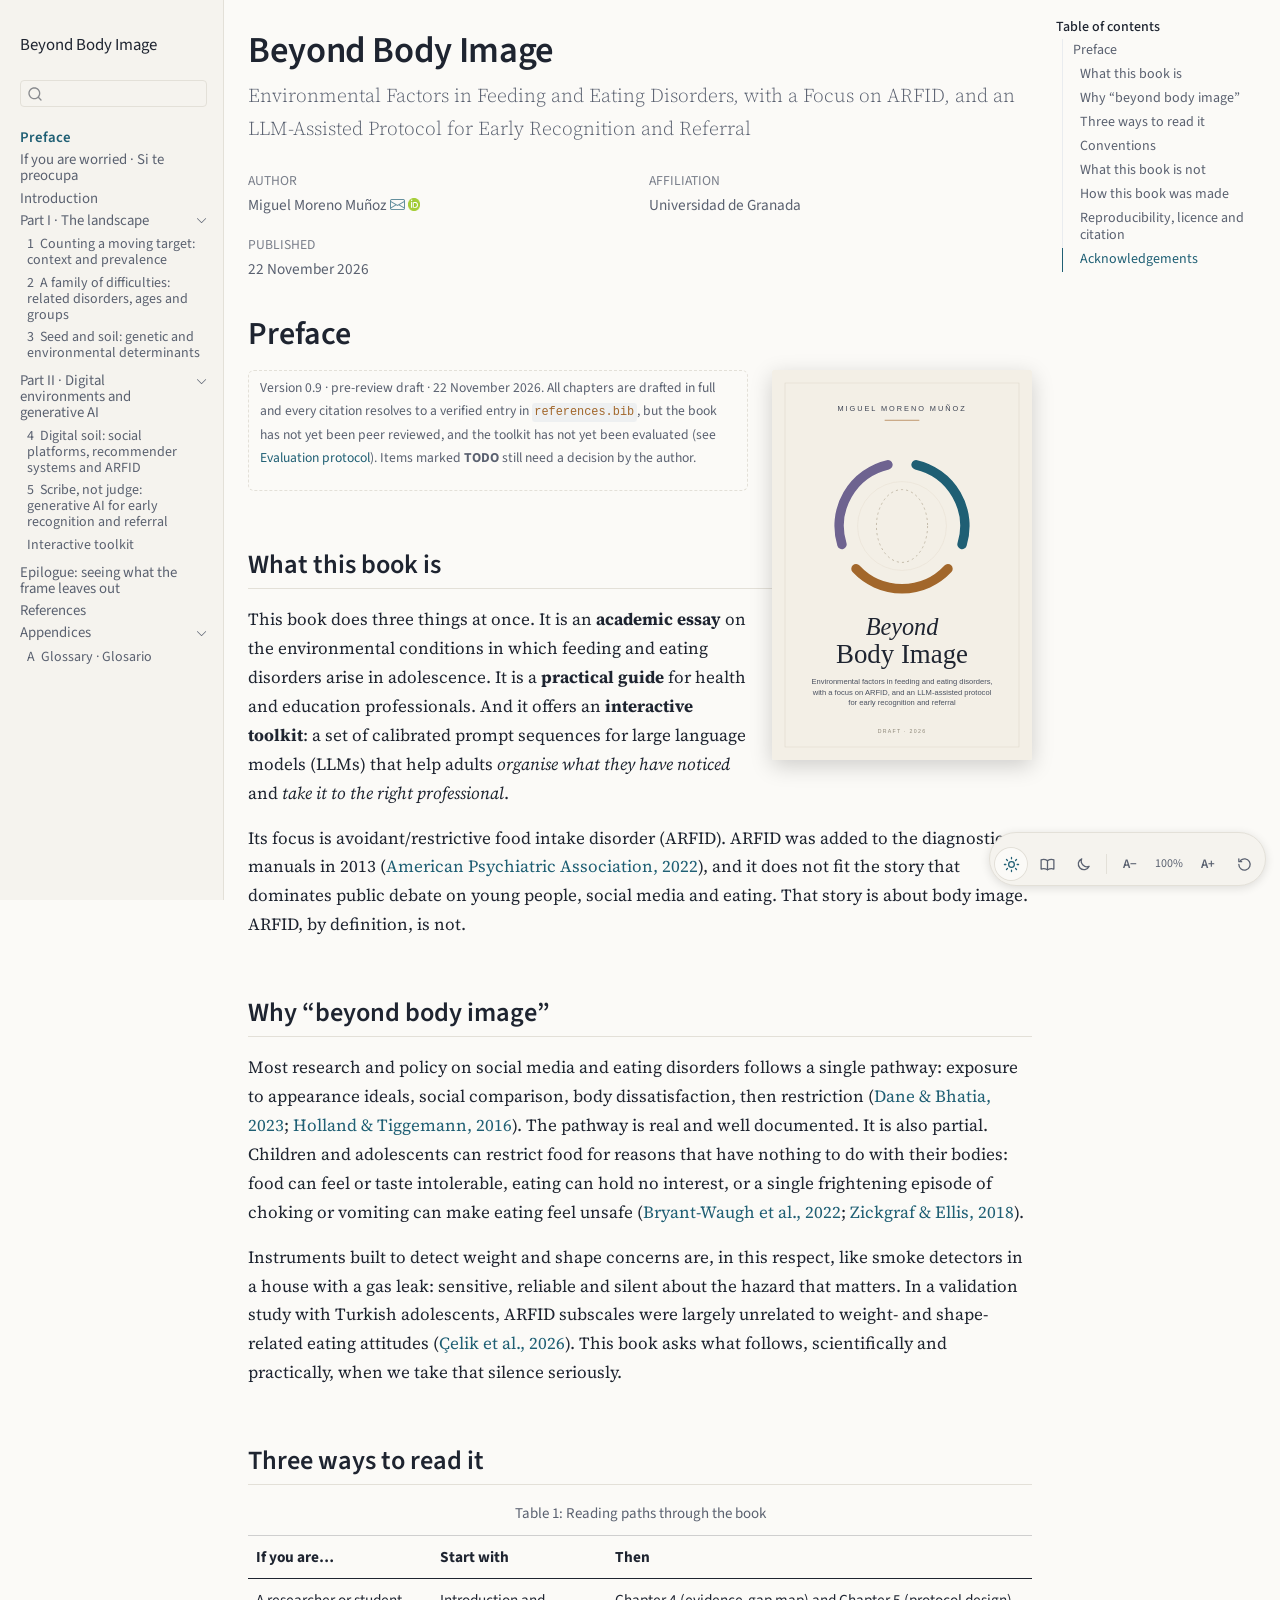
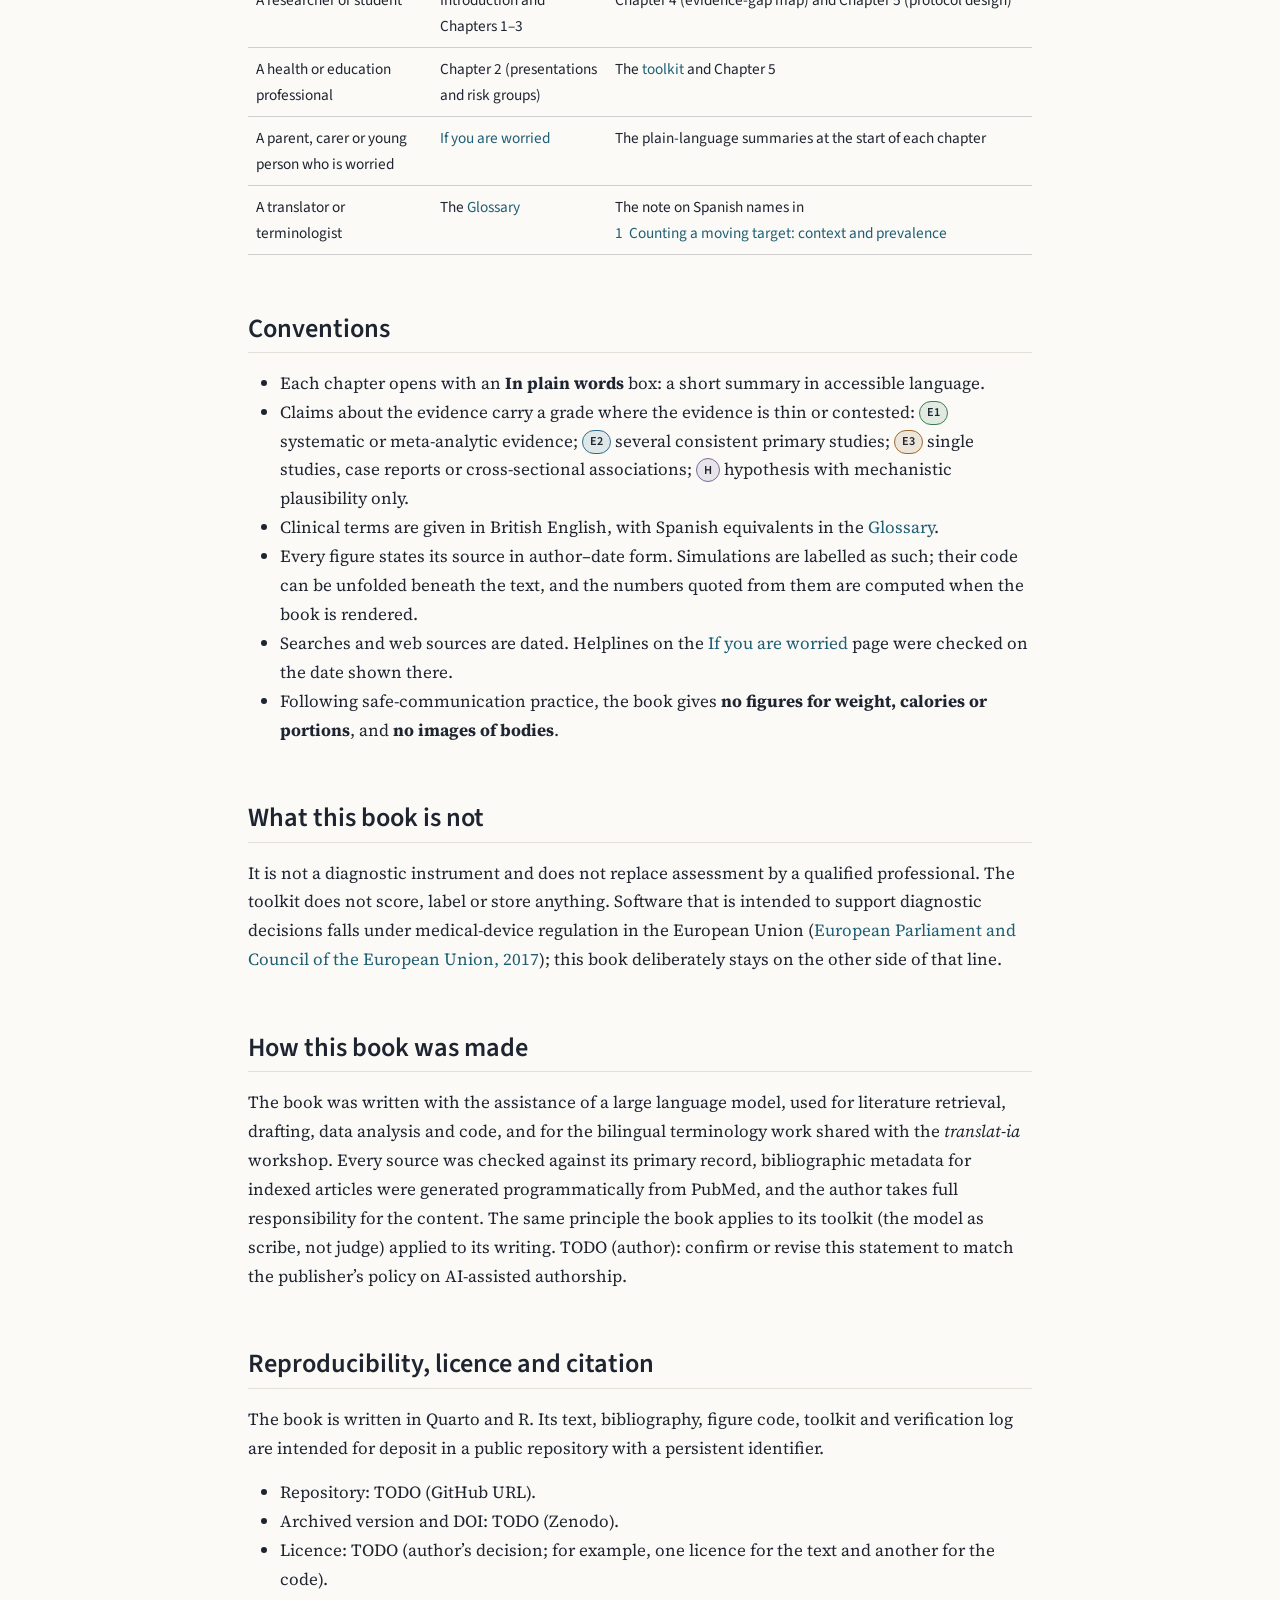
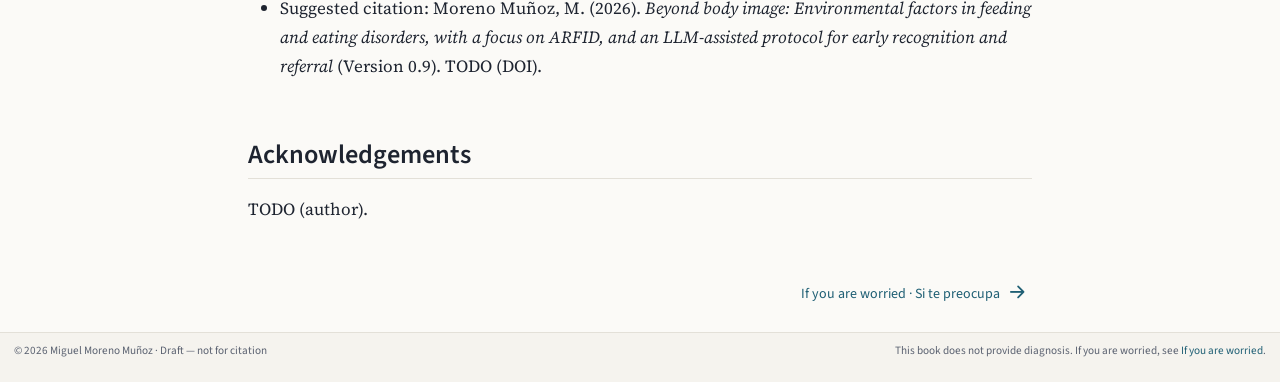
==== index.html @ 50ce5e02 "Add files via upload" ====
<!DOCTYPE html>
<html xmlns="http://www.w3.org/1999/xhtml" lang="en-GB" xml:lang="en-GB"><head>

<meta charset="utf-8">
<meta name="generator" content="quarto-1.8.27">

<meta name="viewport" content="width=device-width, initial-scale=1.0, user-scalable=yes">

<meta name="author" content="Miguel Moreno Muñoz">
<meta name="dcterms.date" content="2026-11-22">

<title>Beyond Body Image</title>
<style>
code{white-space: pre-wrap;}
span.smallcaps{font-variant: small-caps;}
div.columns{display: flex; gap: min(4vw, 1.5em);}
div.column{flex: auto; overflow-x: auto;}
div.hanging-indent{margin-left: 1.5em; text-indent: -1.5em;}
ul.task-list{list-style: none;}
ul.task-list li input[type="checkbox"] {
  width: 0.8em;
  margin: 0 0.8em 0.2em -1em; /* quarto-specific, see https://github.com/quarto-dev/quarto-cli/issues/4556 */ 
  vertical-align: middle;
}
/* CSS for citations */
div.csl-bib-body { }
div.csl-entry {
  clear: both;
  margin-bottom: 0em;
}
.hanging-indent div.csl-entry {
  margin-left:2em;
  text-indent:-2em;
}
div.csl-left-margin {
  min-width:2em;
  float:left;
}
div.csl-right-inline {
  margin-left:2em;
  padding-left:1em;
}
div.csl-indent {
  margin-left: 2em;
}</style>


<script src="site_libs/quarto-nav/quarto-nav.js"></script>
<script src="site_libs/quarto-nav/headroom.min.js"></script>
<script src="site_libs/clipboard/clipboard.min.js"></script>
<script src="site_libs/quarto-search/autocomplete.umd.js"></script>
<script src="site_libs/quarto-search/fuse.min.js"></script>
<script src="site_libs/quarto-search/quarto-search.js"></script>
<meta name="quarto:offset" content="./">
<link href="./worried.html" rel="next">
<link href="./assets/icons/favicon.svg" rel="icon" type="image/svg+xml">
<script src="site_libs/quarto-html/quarto.js" type="module"></script>
<script src="site_libs/quarto-html/tabsets/tabsets.js" type="module"></script>
<script src="site_libs/quarto-html/axe/axe-check.js" type="module"></script>
<script src="site_libs/quarto-html/popper.min.js"></script>
<script src="site_libs/quarto-html/tippy.umd.min.js"></script>
<script src="site_libs/quarto-html/anchor.min.js"></script>
<link href="site_libs/quarto-html/tippy.css" rel="stylesheet">
<link href="site_libs/quarto-html/quarto-syntax-highlighting-ed96de9b727972fe78a7b5d16c58bf87.css" rel="stylesheet" id="quarto-text-highlighting-styles">
<script src="site_libs/bootstrap/bootstrap.min.js"></script>
<link href="site_libs/bootstrap/bootstrap-icons.css" rel="stylesheet">
<link href="site_libs/bootstrap/bootstrap-87594f40d5751d395fd74f8deb6194b2.min.css" rel="stylesheet" append-hash="true" id="quarto-bootstrap" data-mode="light">
<script id="quarto-search-options" type="application/json">{
  "location": "sidebar",
  "copy-button": false,
  "collapse-after": 3,
  "panel-placement": "start",
  "type": "textbox",
  "limit": 50,
  "keyboard-shortcut": [
    "f",
    "/",
    "s"
  ],
  "show-item-context": false,
  "language": {
    "search-no-results-text": "No results",
    "search-matching-documents-text": "matching documents",
    "search-copy-link-title": "Copy link to search",
    "search-hide-matches-text": "Hide additional matches",
    "search-more-match-text": "more match in this document",
    "search-more-matches-text": "more matches in this document",
    "search-clear-button-title": "Clear",
    "search-text-placeholder": "",
    "search-detached-cancel-button-title": "Cancel",
    "search-submit-button-title": "Submit",
    "search-label": "Search"
  }
}</script>
<style>html{ scroll-behavior: smooth; }</style>
<link rel="preconnect" href="https://fonts.googleapis.com">
<link rel="preconnect" href="https://fonts.gstatic.com" crossorigin="">
<link rel="stylesheet" href="https://fonts.googleapis.com/css2?family=Source+Sans+3:wght@400;600;700&amp;family=Source+Serif+4:ital,opsz,wght@0,8..60,400;0,8..60,600;1,8..60,400&amp;display=swap">
<meta name="theme-color" content="#1F5F74">
<script>
/* PNG favicons, resolved against Quarto's page offset so they work in sub-folders and offline. */
document.addEventListener('DOMContentLoaded', function () {
  var m = document.querySelector('meta[name="quarto:offset"]');
  var off = m ? m.getAttribute('content') : './';
  [['icon', 'image/png', '32x32', 'favicon-32.png'],
   ['icon', 'image/png', '192x192', 'favicon-192.png'],
   ['apple-touch-icon', 'image/png', '180x180', 'apple-touch-icon.png']].forEach(function (d) {
    var l = document.createElement('link');
    l.rel = d[0]; l.type = d[1]; l.setAttribute('sizes', d[2]); l.href = off + 'assets/icons/' + d[3];
    document.head.appendChild(l);
  });
});
</script>
<script>
/* Apply the stored reading preferences before first paint (avoids a flash of the light theme). */
(function () {
  var theme = null, scale = null;
  try { theme = localStorage.getItem('rd-theme'); scale = localStorage.getItem('rd-scale'); } catch (e) {}
  if (!theme && window.matchMedia && window.matchMedia('(prefers-color-scheme: dark)').matches) theme = 'dark';
  var root = document.documentElement;
  root.setAttribute('data-reading', theme === 'dark' || theme === 'sepia' ? theme : 'light');
  var s = parseFloat(scale);
  if (s >= 0.85 && s <= 1.45) root.style.setProperty('--rd-scale', String(s));
})();
</script>


</head>

<body class="nav-sidebar docked quarto-light">

<div id="quarto-search-results"></div>
  <header id="quarto-header" class="headroom fixed-top">
  <nav class="quarto-secondary-nav">
    <div class="container-fluid d-flex">
      <button type="button" class="quarto-btn-toggle btn" data-bs-toggle="collapse" role="button" data-bs-target=".quarto-sidebar-collapse-item" aria-controls="quarto-sidebar" aria-expanded="false" aria-label="Toggle sidebar navigation" onclick="if (window.quartoToggleHeadroom) { window.quartoToggleHeadroom(); }">
        <i class="bi bi-layout-text-sidebar-reverse"></i>
      </button>
        <nav class="quarto-page-breadcrumbs" aria-label="breadcrumb"><ol class="breadcrumb"><li class="breadcrumb-item"><a href="./index.html">Preface</a></li></ol></nav>
        <a class="flex-grow-1" role="navigation" data-bs-toggle="collapse" data-bs-target=".quarto-sidebar-collapse-item" aria-controls="quarto-sidebar" aria-expanded="false" aria-label="Toggle sidebar navigation" onclick="if (window.quartoToggleHeadroom) { window.quartoToggleHeadroom(); }">      
        </a>
      <button type="button" class="btn quarto-search-button" aria-label="Search" onclick="window.quartoOpenSearch();">
        <i class="bi bi-search"></i>
      </button>
    </div>
  </nav>
</header>
<!-- content -->
<div id="quarto-content" class="quarto-container page-columns page-rows-contents page-layout-article">
<!-- sidebar -->
  <nav id="quarto-sidebar" class="sidebar collapse collapse-horizontal quarto-sidebar-collapse-item sidebar-navigation docked overflow-auto">
    <div class="pt-lg-2 mt-2 text-left sidebar-header">
    <div class="sidebar-title mb-0 py-0">
      <a href="./">Beyond Body Image</a> 
    </div>
      </div>
        <div class="mt-2 flex-shrink-0 align-items-center">
        <div class="sidebar-search">
        <div id="quarto-search" class="" title="Search"></div>
        </div>
        </div>
    <div class="sidebar-menu-container"> 
    <ul class="list-unstyled mt-1">
        <li class="sidebar-item">
  <div class="sidebar-item-container"> 
  <a href="./index.html" class="sidebar-item-text sidebar-link active">
 <span class="menu-text">Preface</span></a>
  </div>
</li>
        <li class="sidebar-item">
  <div class="sidebar-item-container"> 
  <a href="./worried.html" class="sidebar-item-text sidebar-link">
 <span class="menu-text">If you are worried · Si te preocupa</span></a>
  </div>
</li>
        <li class="sidebar-item">
  <div class="sidebar-item-container"> 
  <a href="./intro.html" class="sidebar-item-text sidebar-link">
 <span class="menu-text">Introduction</span></a>
  </div>
</li>
        <li class="sidebar-item sidebar-item-section">
      <div class="sidebar-item-container"> 
            <a class="sidebar-item-text sidebar-link text-start" data-bs-toggle="collapse" data-bs-target="#quarto-sidebar-section-1" role="navigation" aria-expanded="true">
 <span class="menu-text">Part I · The landscape</span></a>
          <a class="sidebar-item-toggle text-start" data-bs-toggle="collapse" data-bs-target="#quarto-sidebar-section-1" role="navigation" aria-expanded="true" aria-label="Toggle section">
            <i class="bi bi-chevron-right ms-2"></i>
          </a> 
      </div>
      <ul id="quarto-sidebar-section-1" class="collapse list-unstyled sidebar-section depth1 show">  
          <li class="sidebar-item">
  <div class="sidebar-item-container"> 
  <a href="./chapters/01-context-prevalence.html" class="sidebar-item-text sidebar-link">
 <span class="menu-text"><span class="chapter-number">1</span>&nbsp; <span class="chapter-title">Counting a moving target: context and prevalence</span></span></a>
  </div>
</li>
          <li class="sidebar-item">
  <div class="sidebar-item-container"> 
  <a href="./chapters/02-related-disorders.html" class="sidebar-item-text sidebar-link">
 <span class="menu-text"><span class="chapter-number">2</span>&nbsp; <span class="chapter-title">A family of difficulties: related disorders, ages and groups</span></span></a>
  </div>
</li>
          <li class="sidebar-item">
  <div class="sidebar-item-container"> 
  <a href="./chapters/03-genes-environment.html" class="sidebar-item-text sidebar-link">
 <span class="menu-text"><span class="chapter-number">3</span>&nbsp; <span class="chapter-title">Seed and soil: genetic and environmental determinants</span></span></a>
  </div>
</li>
      </ul>
  </li>
        <li class="sidebar-item sidebar-item-section">
      <div class="sidebar-item-container"> 
            <a class="sidebar-item-text sidebar-link text-start" data-bs-toggle="collapse" data-bs-target="#quarto-sidebar-section-2" role="navigation" aria-expanded="true">
 <span class="menu-text">Part II · Digital environments and generative AI</span></a>
          <a class="sidebar-item-toggle text-start" data-bs-toggle="collapse" data-bs-target="#quarto-sidebar-section-2" role="navigation" aria-expanded="true" aria-label="Toggle section">
            <i class="bi bi-chevron-right ms-2"></i>
          </a> 
      </div>
      <ul id="quarto-sidebar-section-2" class="collapse list-unstyled sidebar-section depth1 show">  
          <li class="sidebar-item">
  <div class="sidebar-item-container"> 
  <a href="./chapters/04-digital-environments.html" class="sidebar-item-text sidebar-link">
 <span class="menu-text"><span class="chapter-number">4</span>&nbsp; <span class="chapter-title">Digital soil: social platforms, recommender systems and ARFID</span></span></a>
  </div>
</li>
          <li class="sidebar-item">
  <div class="sidebar-item-container"> 
  <a href="./chapters/05-generative-ai-protocol.html" class="sidebar-item-text sidebar-link">
 <span class="menu-text"><span class="chapter-number">5</span>&nbsp; <span class="chapter-title">Scribe, not judge: generative AI for early recognition and referral</span></span></a>
  </div>
</li>
          <li class="sidebar-item">
  <div class="sidebar-item-container"> 
  <a href="./toolkit.html" class="sidebar-item-text sidebar-link">
 <span class="menu-text">Interactive toolkit</span></a>
  </div>
</li>
      </ul>
  </li>
        <li class="sidebar-item">
  <div class="sidebar-item-container"> 
  <a href="./epilogue.html" class="sidebar-item-text sidebar-link">
 <span class="menu-text">Epilogue: seeing what the frame leaves out</span></a>
  </div>
</li>
        <li class="sidebar-item">
  <div class="sidebar-item-container"> 
  <a href="./references.html" class="sidebar-item-text sidebar-link">
 <span class="menu-text">References</span></a>
  </div>
</li>
        <li class="sidebar-item sidebar-item-section">
      <div class="sidebar-item-container"> 
            <a class="sidebar-item-text sidebar-link text-start" data-bs-toggle="collapse" data-bs-target="#quarto-sidebar-section-3" role="navigation" aria-expanded="true">
 <span class="menu-text">Appendices</span></a>
          <a class="sidebar-item-toggle text-start" data-bs-toggle="collapse" data-bs-target="#quarto-sidebar-section-3" role="navigation" aria-expanded="true" aria-label="Toggle section">
            <i class="bi bi-chevron-right ms-2"></i>
          </a> 
      </div>
      <ul id="quarto-sidebar-section-3" class="collapse list-unstyled sidebar-section depth1 show">  
          <li class="sidebar-item">
  <div class="sidebar-item-container"> 
  <a href="./glossary.html" class="sidebar-item-text sidebar-link">
 <span class="menu-text"><span class="chapter-number">A</span>&nbsp; <span class="chapter-title">Glossary · Glosario</span></span></a>
  </div>
</li>
      </ul>
  </li>
    </ul>
    </div>
</nav>
<div id="quarto-sidebar-glass" class="quarto-sidebar-collapse-item" data-bs-toggle="collapse" data-bs-target=".quarto-sidebar-collapse-item"></div>
<!-- margin-sidebar -->
    <div id="quarto-margin-sidebar" class="sidebar margin-sidebar">
        <nav id="TOC" role="doc-toc" class="toc-active">
    <h2 id="toc-title">Table of contents</h2>
   
  <ul>
  <li><a href="#preface" id="toc-preface" class="nav-link active" data-scroll-target="#preface">Preface</a>
  <ul class="collapse">
  <li><a href="#what-this-book-is" id="toc-what-this-book-is" class="nav-link" data-scroll-target="#what-this-book-is">What this book is</a></li>
  <li><a href="#why-beyond-body-image" id="toc-why-beyond-body-image" class="nav-link" data-scroll-target="#why-beyond-body-image">Why “beyond body image”</a></li>
  <li><a href="#three-ways-to-read-it" id="toc-three-ways-to-read-it" class="nav-link" data-scroll-target="#three-ways-to-read-it">Three ways to read it</a></li>
  <li><a href="#conventions" id="toc-conventions" class="nav-link" data-scroll-target="#conventions">Conventions</a></li>
  <li><a href="#what-this-book-is-not" id="toc-what-this-book-is-not" class="nav-link" data-scroll-target="#what-this-book-is-not">What this book is not</a></li>
  <li><a href="#how-this-book-was-made" id="toc-how-this-book-was-made" class="nav-link" data-scroll-target="#how-this-book-was-made">How this book was made</a></li>
  <li><a href="#reproducibility-licence-and-citation" id="toc-reproducibility-licence-and-citation" class="nav-link" data-scroll-target="#reproducibility-licence-and-citation">Reproducibility, licence and citation</a></li>
  <li><a href="#acknowledgements" id="toc-acknowledgements" class="nav-link" data-scroll-target="#acknowledgements">Acknowledgements</a></li>
  </ul></li>
  </ul>
</nav>
    </div>
<!-- main -->
<main class="content" id="quarto-document-content">

<header id="title-block-header" class="quarto-title-block default">
<div class="quarto-title">
<h1 class="title">Beyond Body Image</h1>
<p class="subtitle lead">Environmental Factors in Feeding and Eating Disorders, with a Focus on ARFID, and an LLM-Assisted Protocol for Early Recognition and Referral</p>
</div>


<div class="quarto-title-meta-author">
  <div class="quarto-title-meta-heading">Author</div>
  <div class="quarto-title-meta-heading">Affiliation</div>
  
    <div class="quarto-title-meta-contents">
    <p class="author">Miguel Moreno Muñoz <a href="mailto:mm3@ugr.es" class="quarto-title-author-email"><i class="bi bi-envelope"></i></a> <a href="https://orcid.org/0000-0002-0746-9587" class="quarto-title-author-orcid"> <img src="[data-uri]"></a></p>
  </div>
  <div class="quarto-title-meta-contents">
        <p class="affiliation">
            Universidad de Granada
          </p>
      </div>
  </div>

<div class="quarto-title-meta">

      
    <div>
    <div class="quarto-title-meta-heading">Published</div>
    <div class="quarto-title-meta-contents">
      <p class="date">22 November 2026</p>
    </div>
  </div>
  
    
  </div>
  


</header>



<section id="preface" class="level1 unnumbered">
<h1 class="unnumbered">Preface</h1><p><img src="assets/cover.svg" title="Beyond Body Image" class="quarto-cover-image nolightbox img-fluid" alt="Book cover: three open arcs forming an incomplete circle, standing for the three ARFID presentations, under the title Beyond Body Image."></p>
<div class="draft-flag">
<p>Version 0.9 · pre-review draft · 22 November 2026. All chapters are drafted in full and every citation resolves to a verified entry in <code>references.bib</code>, but the book has not yet been peer reviewed, and the toolkit has not yet been evaluated (see <a href="chapters/05-generative-ai-protocol.html#sec-ch5-evaluation" class="quarto-xref"><span>Evaluation protocol</span></a>). Items marked <strong>TODO</strong> still need a decision by the author.</p>
</div>
<section id="what-this-book-is" class="level2">
<h2 class="anchored" data-anchor-id="what-this-book-is">What this book is</h2>
<p>This book does three things at once. It is an <strong>academic essay</strong> on the environmental conditions in which feeding and eating disorders arise in adolescence. It is a <strong>practical guide</strong> for health and education professionals. And it offers an <strong>interactive toolkit</strong>: a set of calibrated prompt sequences for large language models (LLMs) that help adults <em>organise what they have noticed</em> and <em>take it to the right professional</em>.</p>
<p>Its focus is avoidant/restrictive food intake disorder (ARFID). ARFID was added to the diagnostic manuals in 2013 <span class="citation" data-cites="apa2022dsm5tr">(<a href="references.html#ref-apa2022dsm5tr" role="doc-biblioref">American Psychiatric Association, 2022</a>)</span>, and it does not fit the story that dominates public debate on young people, social media and eating. That story is about body image. ARFID, by definition, is not.</p>
</section>
<section id="why-beyond-body-image" class="level2">
<h2 class="anchored" data-anchor-id="why-beyond-body-image">Why “beyond body image”</h2>
<p>Most research and policy on social media and eating disorders follows a single pathway: exposure to appearance ideals, social comparison, body dissatisfaction, then restriction <span class="citation" data-cites="holland2016systematic dane2023social">(<a href="references.html#ref-dane2023social" role="doc-biblioref">Dane &amp; Bhatia, 2023</a>; <a href="references.html#ref-holland2016systematic" role="doc-biblioref">Holland &amp; Tiggemann, 2016</a>)</span>. The pathway is real and well documented. It is also partial. Children and adolescents can restrict food for reasons that have nothing to do with their bodies: food can feel or taste intolerable, eating can hold no interest, or a single frightening episode of choking or vomiting can make eating feel unsafe <span class="citation" data-cites="zickgraf2018initial bryantwaugh2022preliminary">(<a href="references.html#ref-bryantwaugh2022preliminary" role="doc-biblioref">Bryant-Waugh et al., 2022</a>; <a href="references.html#ref-zickgraf2018initial" role="doc-biblioref">Zickgraf &amp; Ellis, 2018</a>)</span>.</p>
<p>Instruments built to detect weight and shape concerns are, in this respect, like smoke detectors in a house with a gas leak: sensitive, reliable and silent about the hazard that matters. In a validation study with Turkish adolescents, ARFID subscales were largely unrelated to weight- and shape-related eating attitudes <span class="citation" data-cites="celik2026validity">(<a href="references.html#ref-celik2026validity" role="doc-biblioref">Çelik et al., 2026</a>)</span>. This book asks what follows, scientifically and practically, when we take that silence seriously.</p>
</section>
<section id="three-ways-to-read-it" class="level2">
<h2 class="anchored" data-anchor-id="three-ways-to-read-it">Three ways to read it</h2>
<div id="tbl-reading-paths" class="quarto-float quarto-figure quarto-figure-center anchored">
<figure class="quarto-float quarto-float-tbl figure">
<figcaption class="quarto-float-caption-top quarto-float-caption quarto-float-tbl" id="tbl-reading-paths-caption-0ceaefa1-69ba-4598-a22c-09a6ac19f8ca">
Table&nbsp;1: Reading paths through the book
</figcaption>
<div aria-describedby="tbl-reading-paths-caption-0ceaefa1-69ba-4598-a22c-09a6ac19f8ca">
<table class="caption-top table">
<thead>
<tr class="header">
<th style="text-align: left;">If you are…</th>
<th style="text-align: left;">Start with</th>
<th style="text-align: left;">Then</th>
</tr>
</thead>
<tbody>
<tr class="odd">
<td style="text-align: left;">A researcher or student</td>
<td style="text-align: left;">Introduction and Chapters 1–3</td>
<td style="text-align: left;">Chapter 4 (evidence-gap map) and Chapter 5 (protocol design)</td>
</tr>
<tr class="even">
<td style="text-align: left;">A health or education professional</td>
<td style="text-align: left;">Chapter 2 (presentations and risk groups)</td>
<td style="text-align: left;">The <a href="./toolkit.html">toolkit</a> and Chapter 5</td>
</tr>
<tr class="odd">
<td style="text-align: left;">A parent, carer or young person who is worried</td>
<td style="text-align: left;"><a href="./worried.html">If you are worried</a></td>
<td style="text-align: left;">The plain-language summaries at the start of each chapter</td>
</tr>
<tr class="even">
<td style="text-align: left;">A translator or terminologist</td>
<td style="text-align: left;">The <a href="./glossary.html">Glossary</a></td>
<td style="text-align: left;">The note on Spanish names in <a href="chapters/01-context-prevalence.html" class="quarto-xref"><span>1&nbsp; Counting a moving target: context and prevalence</span></a></td>
</tr>
</tbody>
</table>
</div>
</figure>
</div>
</section>
<section id="conventions" class="level2">
<h2 class="anchored" data-anchor-id="conventions">Conventions</h2>
<ul>
<li>Each chapter opens with an <strong>In plain words</strong> box: a short summary in accessible language.</li>
<li>Claims about the evidence carry a grade where the evidence is thin or contested: <span class="ev ev-e1">E1</span> systematic or meta-analytic evidence; <span class="ev ev-e2">E2</span> several consistent primary studies; <span class="ev ev-e3">E3</span> single studies, case reports or cross-sectional associations; <span class="ev ev-h">H</span> hypothesis with mechanistic plausibility only.</li>
<li>Clinical terms are given in British English, with Spanish equivalents in the <a href="./glossary.html">Glossary</a>.</li>
<li>Every figure states its source in author–date form. Simulations are labelled as such; their code can be unfolded beneath the text, and the numbers quoted from them are computed when the book is rendered.</li>
<li>Searches and web sources are dated. Helplines on the <a href="./worried.html">If you are worried</a> page were checked on the date shown there.</li>
<li>Following safe-communication practice, the book gives <strong>no figures for weight, calories or portions</strong>, and <strong>no images of bodies</strong>.</li>
</ul>
</section>
<section id="what-this-book-is-not" class="level2">
<h2 class="anchored" data-anchor-id="what-this-book-is-not">What this book is not</h2>
<p>It is not a diagnostic instrument and does not replace assessment by a qualified professional. The toolkit does not score, label or store anything. Software that is intended to support diagnostic decisions falls under medical-device regulation in the European Union <span class="citation" data-cites="eu2017mdr">(<a href="references.html#ref-eu2017mdr" role="doc-biblioref">European Parliament and Council of the European Union, 2017</a>)</span>; this book deliberately stays on the other side of that line.</p>
</section>
<section id="how-this-book-was-made" class="level2">
<h2 class="anchored" data-anchor-id="how-this-book-was-made">How this book was made</h2>
<p>The book was written with the assistance of a large language model, used for literature retrieval, drafting, data analysis and code, and for the bilingual terminology work shared with the <em>translat-ia</em> workshop. Every source was checked against its primary record, bibliographic metadata for indexed articles were generated programmatically from PubMed, and the author takes full responsibility for the content. The same principle the book applies to its toolkit (the model as scribe, not judge) applied to its writing. TODO (author): confirm or revise this statement to match the publisher’s policy on AI-assisted authorship.</p>
</section>
<section id="reproducibility-licence-and-citation" class="level2">
<h2 class="anchored" data-anchor-id="reproducibility-licence-and-citation">Reproducibility, licence and citation</h2>
<p>The book is written in Quarto and R. Its text, bibliography, figure code, toolkit and verification log are intended for deposit in a public repository with a persistent identifier.</p>
<ul>
<li>Repository: TODO (GitHub URL).</li>
<li>Archived version and DOI: TODO (Zenodo).</li>
<li>Licence: TODO (author’s decision; for example, one licence for the text and another for the code).</li>
<li>Suggested citation: Moreno Muñoz, M. (2026). <em>Beyond body image: Environmental factors in feeding and eating disorders, with a focus on ARFID, and an LLM-assisted protocol for early recognition and referral</em> (Version 0.9). TODO (DOI).</li>
</ul>
</section>
<section id="acknowledgements" class="level2">
<h2 class="anchored" data-anchor-id="acknowledgements">Acknowledgements</h2>
<p>TODO (author).</p>


<div id="refs" class="references csl-bib-body hanging-indent" data-entry-spacing="0" data-line-spacing="2" role="list" style="display: none">
<div id="ref-apa2022dsm5tr" class="csl-entry" role="listitem">
American Psychiatric Association. (2022). <em>Diagnostic and statistical manual of mental disorders</em> (5th, text rev.). American Psychiatric Association Publishing. <a href="https://doi.org/10.1176/appi.books.9780890425787">https://doi.org/10.1176/appi.books.9780890425787</a>
</div>
<div id="ref-bryantwaugh2022preliminary" class="csl-entry" role="listitem">
Bryant-Waugh, R., Stern, C. M., Dreier, M. J., Micali, N., Cooke, L. J., Kuhnle, M. C., Burton Murray, H., Wang, S. B., Breithaupt, L., Becker, K. R., Misra, M., Lawson, E. A., Eddy, K. T., &amp; Thomas, J. J. (2022). Preliminary validation of the pica, <span>ARFID</span> and rumination disorder interview <span>ARFID</span> questionnaire (<span>PARDI-AR-Q</span>). <em>Journal of Eating Disorders</em>, <em>10</em>(1), 179. <a href="https://doi.org/10.1186/s40337-022-00706-7">https://doi.org/10.1186/s40337-022-00706-7</a>
</div>
<div id="ref-celik2026validity" class="csl-entry" role="listitem">
Çelik, Y. S., Okumuş, H. G., Öksüzoğlu, M. E., Kaşak, M., Solgun, G., Bryant-Waugh, R., &amp; Öğütlü, H. (2026). Validity and reliability of the pica, <span>ARFID</span> and rumination disorder interview-<span>ARFID</span> questionnaire (<span>PARDI-AR-Q</span>) in <span>Turkish</span> adolescents. <em>Journal of Eating Disorders</em>, <em>14</em>(1). <a href="https://doi.org/10.1186/s40337-026-01585-y">https://doi.org/10.1186/s40337-026-01585-y</a>
</div>
<div id="ref-dane2023social" class="csl-entry" role="listitem">
Dane, A., &amp; Bhatia, K. (2023). The social media diet: A scoping review to investigate the association between social media, body image and eating disorders amongst young people. <em>PLOS Global Public Health</em>, <em>3</em>(3), e0001091. <a href="https://doi.org/10.1371/journal.pgph.0001091">https://doi.org/10.1371/journal.pgph.0001091</a>
</div>
<div id="ref-eu2017mdr" class="csl-entry" role="listitem">
European Parliament and Council of the European Union. (2017). <em>Regulation (<span>EU</span>) 2017/745 on medical devices</em>. Official Journal of the European Union, L 117, 5 May 2017. <a href="https://eur-lex.europa.eu/eli/reg/2017/745/oj">https://eur-lex.europa.eu/eli/reg/2017/745/oj</a>
</div>
<div id="ref-holland2016systematic" class="csl-entry" role="listitem">
Holland, G., &amp; Tiggemann, M. (2016). A systematic review of the impact of the use of social networking sites on body image and disordered eating outcomes. <em>Body Image</em>, <em>17</em>, 100–110. <a href="https://doi.org/10.1016/j.bodyim.2016.02.008">https://doi.org/10.1016/j.bodyim.2016.02.008</a>
</div>
<div id="ref-zickgraf2018initial" class="csl-entry" role="listitem">
Zickgraf, H. F., &amp; Ellis, J. M. (2018). Initial validation of the nine item avoidant/restrictive food intake disorder screen (<span>NIAS</span>): A measure of three restrictive eating patterns. <em>Appetite</em>, <em>123</em>, 32–42. <a href="https://doi.org/10.1016/j.appet.2017.11.111">https://doi.org/10.1016/j.appet.2017.11.111</a>
</div>
</div>
</section>
</section>

</main> <!-- /main -->
<div class="rd-controls" role="toolbar" aria-label="Reading options">
  <button type="button" data-theme="light" aria-pressed="false" aria-label="Light theme" title="Light theme">
    <svg viewbox="0 0 24 24" fill="none" stroke="currentColor" stroke-width="1.8" stroke-linecap="round" aria-hidden="true"><circle cx="12" cy="12" r="4"></circle><path d="M12 2v2M12 20v2M4.9 4.9l1.4 1.4M17.7 17.7l1.4 1.4M2 12h2M20 12h2M4.9 19.1l1.4-1.4M17.7 6.3l1.4-1.4"></path></svg>
  </button>
  <button type="button" data-theme="sepia" aria-pressed="false" aria-label="Sepia theme" title="Sepia theme">
    <svg viewbox="0 0 24 24" fill="none" stroke="currentColor" stroke-width="1.8" stroke-linecap="round" stroke-linejoin="round" aria-hidden="true"><path d="M3 5.5C5.5 4.5 8.5 4.5 12 6.5c3.5-2 6.5-2 9-1v13c-2.5-1-5.5-1-9 1-3.5-2-6.5-2-9-1z"></path><path d="M12 6.5v13"></path></svg>
  </button>
  <button type="button" data-theme="dark" aria-pressed="false" aria-label="Dark theme" title="Dark theme">
    <svg viewbox="0 0 24 24" fill="none" stroke="currentColor" stroke-width="1.8" stroke-linecap="round" stroke-linejoin="round" aria-hidden="true"><path d="M20 14.5A8 8 0 0 1 9.5 4a8 8 0 1 0 10.5 10.5z"></path></svg>
  </button>
  <span class="rd-sep" aria-hidden="true"></span>
  <button type="button" data-scale="-1" aria-label="Smaller text" title="Smaller text">A−</button>
  <span class="rd-scale-out" aria-live="polite">100%</span>
  <button type="button" data-scale="1" aria-label="Larger text" title="Larger text">A+</button>
  <button type="button" data-scale="0" aria-label="Reset text size" title="Reset text size">
    <svg viewbox="0 0 24 24" fill="none" stroke="currentColor" stroke-width="1.8" stroke-linecap="round" stroke-linejoin="round" aria-hidden="true"><path d="M4 12a8 8 0 1 0 2.3-5.7"></path><path d="M4 4v4h4"></path></svg>
  </button>
</div>
<script>
(function () {
  var root = document.documentElement;
  var bar = document.querySelector('.rd-controls');
  if (!bar) return;
  var MIN = 0.85, MAX = 1.45, STEP = 0.075;
  function store(k, v) { try { localStorage.setItem(k, v); } catch (e) {} }
  function currentScale() {
    var v = parseFloat(getComputedStyle(root).getPropertyValue('--rd-scale'));
    return isNaN(v) ? 1 : v;
  }
  function paint() {
    var t = root.getAttribute('data-reading') || 'light';
    bar.querySelectorAll('[data-theme]').forEach(function (b) {
      b.setAttribute('aria-pressed', b.getAttribute('data-theme') === t ? 'true' : 'false');
    });
    bar.querySelector('.rd-scale-out').textContent = Math.round(currentScale() * 100) + '%';
  }
  bar.addEventListener('click', function (ev) {
    var b = ev.target.closest('button');
    if (!b) return;
    if (b.hasAttribute('data-theme')) {
      var t = b.getAttribute('data-theme');
      root.setAttribute('data-reading', t);
      store('rd-theme', t);
    } else if (b.hasAttribute('data-scale')) {
      var d = parseInt(b.getAttribute('data-scale'), 10);
      var s = d === 0 ? 1 : Math.min(MAX, Math.max(MIN, currentScale() + d * STEP));
      s = Math.round(s * 1000) / 1000;
      root.style.setProperty('--rd-scale', String(s));
      store('rd-scale', String(s));
    }
    paint();
  });
  paint();
})();
</script>
<script id="quarto-html-after-body" type="application/javascript">
  window.document.addEventListener("DOMContentLoaded", function (event) {
    const icon = "";
    const anchorJS = new window.AnchorJS();
    anchorJS.options = {
      placement: 'right',
      icon: icon
    };
    anchorJS.add('.anchored');
      var localhostRegex = new RegExp(/^(?:http|https):\/\/localhost\:?[0-9]*\//);
      var mailtoRegex = new RegExp(/^mailto:/);
        var filterRegex = new RegExp('/' + window.location.host + '/');
      var isInternal = (href) => {
          return filterRegex.test(href) || localhostRegex.test(href) || mailtoRegex.test(href);
      }
      // Inspect non-navigation links and adorn them if external
     var links = window.document.querySelectorAll('a[href]:not(.nav-link):not(.navbar-brand):not(.toc-action):not(.sidebar-link):not(.sidebar-item-toggle):not(.pagination-link):not(.no-external):not([aria-hidden]):not(.dropdown-item):not(.quarto-navigation-tool):not(.about-link)');
      for (var i=0; i<links.length; i++) {
        const link = links[i];
        if (!isInternal(link.href)) {
          // undo the damage that might have been done by quarto-nav.js in the case of
          // links that we want to consider external
          if (link.dataset.originalHref !== undefined) {
            link.href = link.dataset.originalHref;
          }
        }
      }
    function tippyHover(el, contentFn, onTriggerFn, onUntriggerFn) {
      const config = {
        allowHTML: true,
        maxWidth: 500,
        delay: 100,
        arrow: false,
        appendTo: function(el) {
            return el.parentElement;
        },
        interactive: true,
        interactiveBorder: 10,
        theme: 'quarto',
        placement: 'bottom-start',
      };
      if (contentFn) {
        config.content = contentFn;
      }
      if (onTriggerFn) {
        config.onTrigger = onTriggerFn;
      }
      if (onUntriggerFn) {
        config.onUntrigger = onUntriggerFn;
      }
      window.tippy(el, config); 
    }
    const noterefs = window.document.querySelectorAll('a[role="doc-noteref"]');
    for (var i=0; i<noterefs.length; i++) {
      const ref = noterefs[i];
      tippyHover(ref, function() {
        // use id or data attribute instead here
        let href = ref.getAttribute('data-footnote-href') || ref.getAttribute('href');
        try { href = new URL(href).hash; } catch {}
        const id = href.replace(/^#\/?/, "");
        const note = window.document.getElementById(id);
        if (note) {
          return note.innerHTML;
        } else {
          return "";
        }
      });
    }
    const xrefs = window.document.querySelectorAll('a.quarto-xref');
    const processXRef = (id, note) => {
      // Strip column container classes
      const stripColumnClz = (el) => {
        el.classList.remove("page-full", "page-columns");
        if (el.children) {
          for (const child of el.children) {
            stripColumnClz(child);
          }
        }
      }
      stripColumnClz(note)
      if (id === null || id.startsWith('sec-')) {
        // Special case sections, only their first couple elements
        const container = document.createElement("div");
        if (note.children && note.children.length > 2) {
          container.appendChild(note.children[0].cloneNode(true));
          for (let i = 1; i < note.children.length; i++) {
            const child = note.children[i];
            if (child.tagName === "P" && child.innerText === "") {
              continue;
            } else {
              container.appendChild(child.cloneNode(true));
              break;
            }
          }
          if (window.Quarto?.typesetMath) {
            window.Quarto.typesetMath(container);
          }
          return container.innerHTML
        } else {
          if (window.Quarto?.typesetMath) {
            window.Quarto.typesetMath(note);
          }
          return note.innerHTML;
        }
      } else {
        // Remove any anchor links if they are present
        const anchorLink = note.querySelector('a.anchorjs-link');
        if (anchorLink) {
          anchorLink.remove();
        }
        if (window.Quarto?.typesetMath) {
          window.Quarto.typesetMath(note);
        }
        if (note.classList.contains("callout")) {
          return note.outerHTML;
        } else {
          return note.innerHTML;
        }
      }
    }
    for (var i=0; i<xrefs.length; i++) {
      const xref = xrefs[i];
      tippyHover(xref, undefined, function(instance) {
        instance.disable();
        let url = xref.getAttribute('href');
        let hash = undefined; 
        if (url.startsWith('#')) {
          hash = url;
        } else {
          try { hash = new URL(url).hash; } catch {}
        }
        if (hash) {
          const id = hash.replace(/^#\/?/, "");
          const note = window.document.getElementById(id);
          if (note !== null) {
            try {
              const html = processXRef(id, note.cloneNode(true));
              instance.setContent(html);
            } finally {
              instance.enable();
              instance.show();
            }
          } else {
            // See if we can fetch this
            fetch(url.split('#')[0])
            .then(res => res.text())
            .then(html => {
              const parser = new DOMParser();
              const htmlDoc = parser.parseFromString(html, "text/html");
              const note = htmlDoc.getElementById(id);
              if (note !== null) {
                const html = processXRef(id, note);
                instance.setContent(html);
              } 
            }).finally(() => {
              instance.enable();
              instance.show();
            });
          }
        } else {
          // See if we can fetch a full url (with no hash to target)
          // This is a special case and we should probably do some content thinning / targeting
          fetch(url)
          .then(res => res.text())
          .then(html => {
            const parser = new DOMParser();
            const htmlDoc = parser.parseFromString(html, "text/html");
            const note = htmlDoc.querySelector('main.content');
            if (note !== null) {
              // This should only happen for chapter cross references
              // (since there is no id in the URL)
              // remove the first header
              if (note.children.length > 0 && note.children[0].tagName === "HEADER") {
                note.children[0].remove();
              }
              const html = processXRef(null, note);
              instance.setContent(html);
            } 
          }).finally(() => {
            instance.enable();
            instance.show();
          });
        }
      }, function(instance) {
      });
    }
        let selectedAnnoteEl;
        const selectorForAnnotation = ( cell, annotation) => {
          let cellAttr = 'data-code-cell="' + cell + '"';
          let lineAttr = 'data-code-annotation="' +  annotation + '"';
          const selector = 'span[' + cellAttr + '][' + lineAttr + ']';
          return selector;
        }
        const selectCodeLines = (annoteEl) => {
          const doc = window.document;
          const targetCell = annoteEl.getAttribute("data-target-cell");
          const targetAnnotation = annoteEl.getAttribute("data-target-annotation");
          const annoteSpan = window.document.querySelector(selectorForAnnotation(targetCell, targetAnnotation));
          const lines = annoteSpan.getAttribute("data-code-lines").split(",");
          const lineIds = lines.map((line) => {
            return targetCell + "-" + line;
          })
          let top = null;
          let height = null;
          let parent = null;
          if (lineIds.length > 0) {
              //compute the position of the single el (top and bottom and make a div)
              const el = window.document.getElementById(lineIds[0]);
              top = el.offsetTop;
              height = el.offsetHeight;
              parent = el.parentElement.parentElement;
            if (lineIds.length > 1) {
              const lastEl = window.document.getElementById(lineIds[lineIds.length - 1]);
              const bottom = lastEl.offsetTop + lastEl.offsetHeight;
              height = bottom - top;
            }
            if (top !== null && height !== null && parent !== null) {
              // cook up a div (if necessary) and position it 
              let div = window.document.getElementById("code-annotation-line-highlight");
              if (div === null) {
                div = window.document.createElement("div");
                div.setAttribute("id", "code-annotation-line-highlight");
                div.style.position = 'absolute';
                parent.appendChild(div);
              }
              div.style.top = top - 2 + "px";
              div.style.height = height + 4 + "px";
              div.style.left = 0;
              let gutterDiv = window.document.getElementById("code-annotation-line-highlight-gutter");
              if (gutterDiv === null) {
                gutterDiv = window.document.createElement("div");
                gutterDiv.setAttribute("id", "code-annotation-line-highlight-gutter");
                gutterDiv.style.position = 'absolute';
                const codeCell = window.document.getElementById(targetCell);
                const gutter = codeCell.querySelector('.code-annotation-gutter');
                gutter.appendChild(gutterDiv);
              }
              gutterDiv.style.top = top - 2 + "px";
              gutterDiv.style.height = height + 4 + "px";
            }
            selectedAnnoteEl = annoteEl;
          }
        };
        const unselectCodeLines = () => {
          const elementsIds = ["code-annotation-line-highlight", "code-annotation-line-highlight-gutter"];
          elementsIds.forEach((elId) => {
            const div = window.document.getElementById(elId);
            if (div) {
              div.remove();
            }
          });
          selectedAnnoteEl = undefined;
        };
          // Handle positioning of the toggle
      window.addEventListener(
        "resize",
        throttle(() => {
          elRect = undefined;
          if (selectedAnnoteEl) {
            selectCodeLines(selectedAnnoteEl);
          }
        }, 10)
      );
      function throttle(fn, ms) {
      let throttle = false;
      let timer;
        return (...args) => {
          if(!throttle) { // first call gets through
              fn.apply(this, args);
              throttle = true;
          } else { // all the others get throttled
              if(timer) clearTimeout(timer); // cancel #2
              timer = setTimeout(() => {
                fn.apply(this, args);
                timer = throttle = false;
              }, ms);
          }
        };
      }
        // Attach click handler to the DT
        const annoteDls = window.document.querySelectorAll('dt[data-target-cell]');
        for (const annoteDlNode of annoteDls) {
          annoteDlNode.addEventListener('click', (event) => {
            const clickedEl = event.target;
            if (clickedEl !== selectedAnnoteEl) {
              unselectCodeLines();
              const activeEl = window.document.querySelector('dt[data-target-cell].code-annotation-active');
              if (activeEl) {
                activeEl.classList.remove('code-annotation-active');
              }
              selectCodeLines(clickedEl);
              clickedEl.classList.add('code-annotation-active');
            } else {
              // Unselect the line
              unselectCodeLines();
              clickedEl.classList.remove('code-annotation-active');
            }
          });
        }
    const findCites = (el) => {
      const parentEl = el.parentElement;
      if (parentEl) {
        const cites = parentEl.dataset.cites;
        if (cites) {
          return {
            el,
            cites: cites.split(' ')
          };
        } else {
          return findCites(el.parentElement)
        }
      } else {
        return undefined;
      }
    };
    var bibliorefs = window.document.querySelectorAll('a[role="doc-biblioref"]');
    for (var i=0; i<bibliorefs.length; i++) {
      const ref = bibliorefs[i];
      const citeInfo = findCites(ref);
      if (citeInfo) {
        tippyHover(citeInfo.el, function() {
          var popup = window.document.createElement('div');
          citeInfo.cites.forEach(function(cite) {
            var citeDiv = window.document.createElement('div');
            citeDiv.classList.add('hanging-indent');
            citeDiv.classList.add('csl-entry');
            var biblioDiv = window.document.getElementById('ref-' + cite);
            if (biblioDiv) {
              citeDiv.innerHTML = biblioDiv.innerHTML;
            }
            popup.appendChild(citeDiv);
          });
          return popup.innerHTML;
        });
      }
    }
  });
  </script>
<nav class="page-navigation">
  <div class="nav-page nav-page-previous">
  </div>
  <div class="nav-page nav-page-next">
      <a href="./worried.html" class="pagination-link" aria-label="If you are worried · Si te preocupa">
        <span class="nav-page-text">If you are worried · Si te preocupa</span> <i class="bi bi-arrow-right-short"></i>
      </a>
  </div>
</nav>
</div> <!-- /content -->
<footer class="footer">
  <div class="nav-footer">
    <div class="nav-footer-left">
<p>© 2026 Miguel Moreno Muñoz · Draft — not for citation</p>
</div>   
    <div class="nav-footer-center">
      &nbsp;
    </div>
    <div class="nav-footer-right">
<p>This book does not provide diagnosis. If you are worried, see <a href="./worried.html">If you are worried</a>.</p>
</div>
  </div>
</footer>




<script src="site_libs/quarto-html/zenscroll-min.js"></script>
</body></html>
---- site_libs/quarto-html/tippy.css ----
.tippy-box[data-animation=fade][data-state=hidden]{opacity:0}[data-tippy-root]{max-width:calc(100vw - 10px)}.tippy-box{position:relative;background-color:#333;color:#fff;border-radius:4px;font-size:14px;line-height:1.4;white-space:normal;outline:0;transition-property:transform,visibility,opacity}.tippy-box[data-placement^=top]>.tippy-arrow{bottom:0}.tippy-box[data-placement^=top]>.tippy-arrow:before{bottom:-7px;left:0;border-width:8px 8px 0;border-top-color:initial;transform-origin:center top}.tippy-box[data-placement^=bottom]>.tippy-arrow{top:0}.tippy-box[data-placement^=bottom]>.tippy-arrow:before{top:-7px;left:0;border-width:0 8px 8px;border-bottom-color:initial;transform-origin:center bottom}.tippy-box[data-placement^=left]>.tippy-arrow{right:0}.tippy-box[data-placement^=left]>.tippy-arrow:before{border-width:8px 0 8px 8px;border-left-color:initial;right:-7px;transform-origin:center left}.tippy-box[data-placement^=right]>.tippy-arrow{left:0}.tippy-box[data-placement^=right]>.tippy-arrow:before{left:-7px;border-width:8px 8px 8px 0;border-right-color:initial;transform-origin:center right}.tippy-box[data-inertia][data-state=visible]{transition-timing-function:cubic-bezier(.54,1.5,.38,1.11)}.tippy-arrow{width:16px;height:16px;color:#333}.tippy-arrow:before{content:"";position:absolute;border-color:transparent;border-style:solid}.tippy-content{position:relative;padding:5px 9px;z-index:1}
---- site_libs/quarto-html/quarto-syntax-highlighting-ed96de9b727972fe78a7b5d16c58bf87.css ----
/* quarto syntax highlight colors */
:root {
  --quarto-hl-ot-color: #003B4F;
  --quarto-hl-at-color: #657422;
  --quarto-hl-ss-color: #20794D;
  --quarto-hl-an-color: #5E5E5E;
  --quarto-hl-fu-color: #4758AB;
  --quarto-hl-st-color: #20794D;
  --quarto-hl-cf-color: #003B4F;
  --quarto-hl-op-color: #5E5E5E;
  --quarto-hl-er-color: #AD0000;
  --quarto-hl-bn-color: #AD0000;
  --quarto-hl-al-color: #AD0000;
  --quarto-hl-va-color: #111111;
  --quarto-hl-bu-color: inherit;
  --quarto-hl-ex-color: inherit;
  --quarto-hl-pp-color: #AD0000;
  --quarto-hl-in-color: #5E5E5E;
  --quarto-hl-vs-color: #20794D;
  --quarto-hl-wa-color: #5E5E5E;
  --quarto-hl-do-color: #5E5E5E;
  --quarto-hl-im-color: #00769E;
  --quarto-hl-ch-color: #20794D;
  --quarto-hl-dt-color: #AD0000;
  --quarto-hl-fl-color: #AD0000;
  --quarto-hl-co-color: #5E5E5E;
  --quarto-hl-cv-color: #5E5E5E;
  --quarto-hl-cn-color: #8f5902;
  --quarto-hl-sc-color: #5E5E5E;
  --quarto-hl-dv-color: #AD0000;
  --quarto-hl-kw-color: #003B4F;
}

/* other quarto variables */
:root {
  --quarto-font-monospace: SFMono-Regular, Menlo, Monaco, Consolas, "Liberation Mono", "Courier New", monospace;
}

/* syntax highlight based on Pandoc's rules */
pre > code.sourceCode > span {
  color: #003B4F;
}

code.sourceCode > span {
  color: #003B4F;
}

div.sourceCode,
div.sourceCode pre.sourceCode {
  color: #003B4F;
}

/* Normal */
code span {
  color: #003B4F;
}

/* Alert */
code span.al {
  color: #AD0000;
  font-style: inherit;
}

/* Annotation */
code span.an {
  color: #5E5E5E;
  font-style: inherit;
}

/* Attribute */
code span.at {
  color: #657422;
  font-style: inherit;
}

/* BaseN */
code span.bn {
  color: #AD0000;
  font-style: inherit;
}

/* BuiltIn */
code span.bu {
  font-style: inherit;
}

/* ControlFlow */
code span.cf {
  color: #003B4F;
  font-weight: bold;
  font-style: inherit;
}

/* Char */
code span.ch {
  color: #20794D;
  font-style: inherit;
}

/* Constant */
code span.cn {
  color: #8f5902;
  font-style: inherit;
}

/* Comment */
code span.co {
  color: #5E5E5E;
  font-style: inherit;
}

/* CommentVar */
code span.cv {
  color: #5E5E5E;
  font-style: italic;
}

/* Documentation */
code span.do {
  color: #5E5E5E;
  font-style: italic;
}

/* DataType */
code span.dt {
  color: #AD0000;
  font-style: inherit;
}

/* DecVal */
code span.dv {
  color: #AD0000;
  font-style: inherit;
}

/* Error */
code span.er {
  color: #AD0000;
  font-style: inherit;
}

/* Extension */
code span.ex {
  font-style: inherit;
}

/* Float */
code span.fl {
  color: #AD0000;
  font-style: inherit;
}

/* Function */
code span.fu {
  color: #4758AB;
  font-style: inherit;
}

/* Import */
code span.im {
  color: #00769E;
  font-style: inherit;
}

/* Information */
code span.in {
  color: #5E5E5E;
  font-style: inherit;
}

/* Keyword */
code span.kw {
  color: #003B4F;
  font-weight: bold;
  font-style: inherit;
}

/* Operator */
code span.op {
  color: #5E5E5E;
  font-style: inherit;
}

/* Other */
code span.ot {
  color: #003B4F;
  font-style: inherit;
}

/* Preprocessor */
code span.pp {
  color: #AD0000;
  font-style: inherit;
}

/* SpecialChar */
code span.sc {
  color: #5E5E5E;
  font-style: inherit;
}

/* SpecialString */
code span.ss {
  color: #20794D;
  font-style: inherit;
}

/* String */
code span.st {
  color: #20794D;
  font-style: inherit;
}

/* Variable */
code span.va {
  color: #111111;
  font-style: inherit;
}

/* VerbatimString */
code span.vs {
  color: #20794D;
  font-style: inherit;
}

/* Warning */
code span.wa {
  color: #5E5E5E;
  font-style: italic;
}

.prevent-inlining {
  content: "</";
}

/*# sourceMappingURL=0920dd6d7437995b8cdf7429764427b1.css.map */
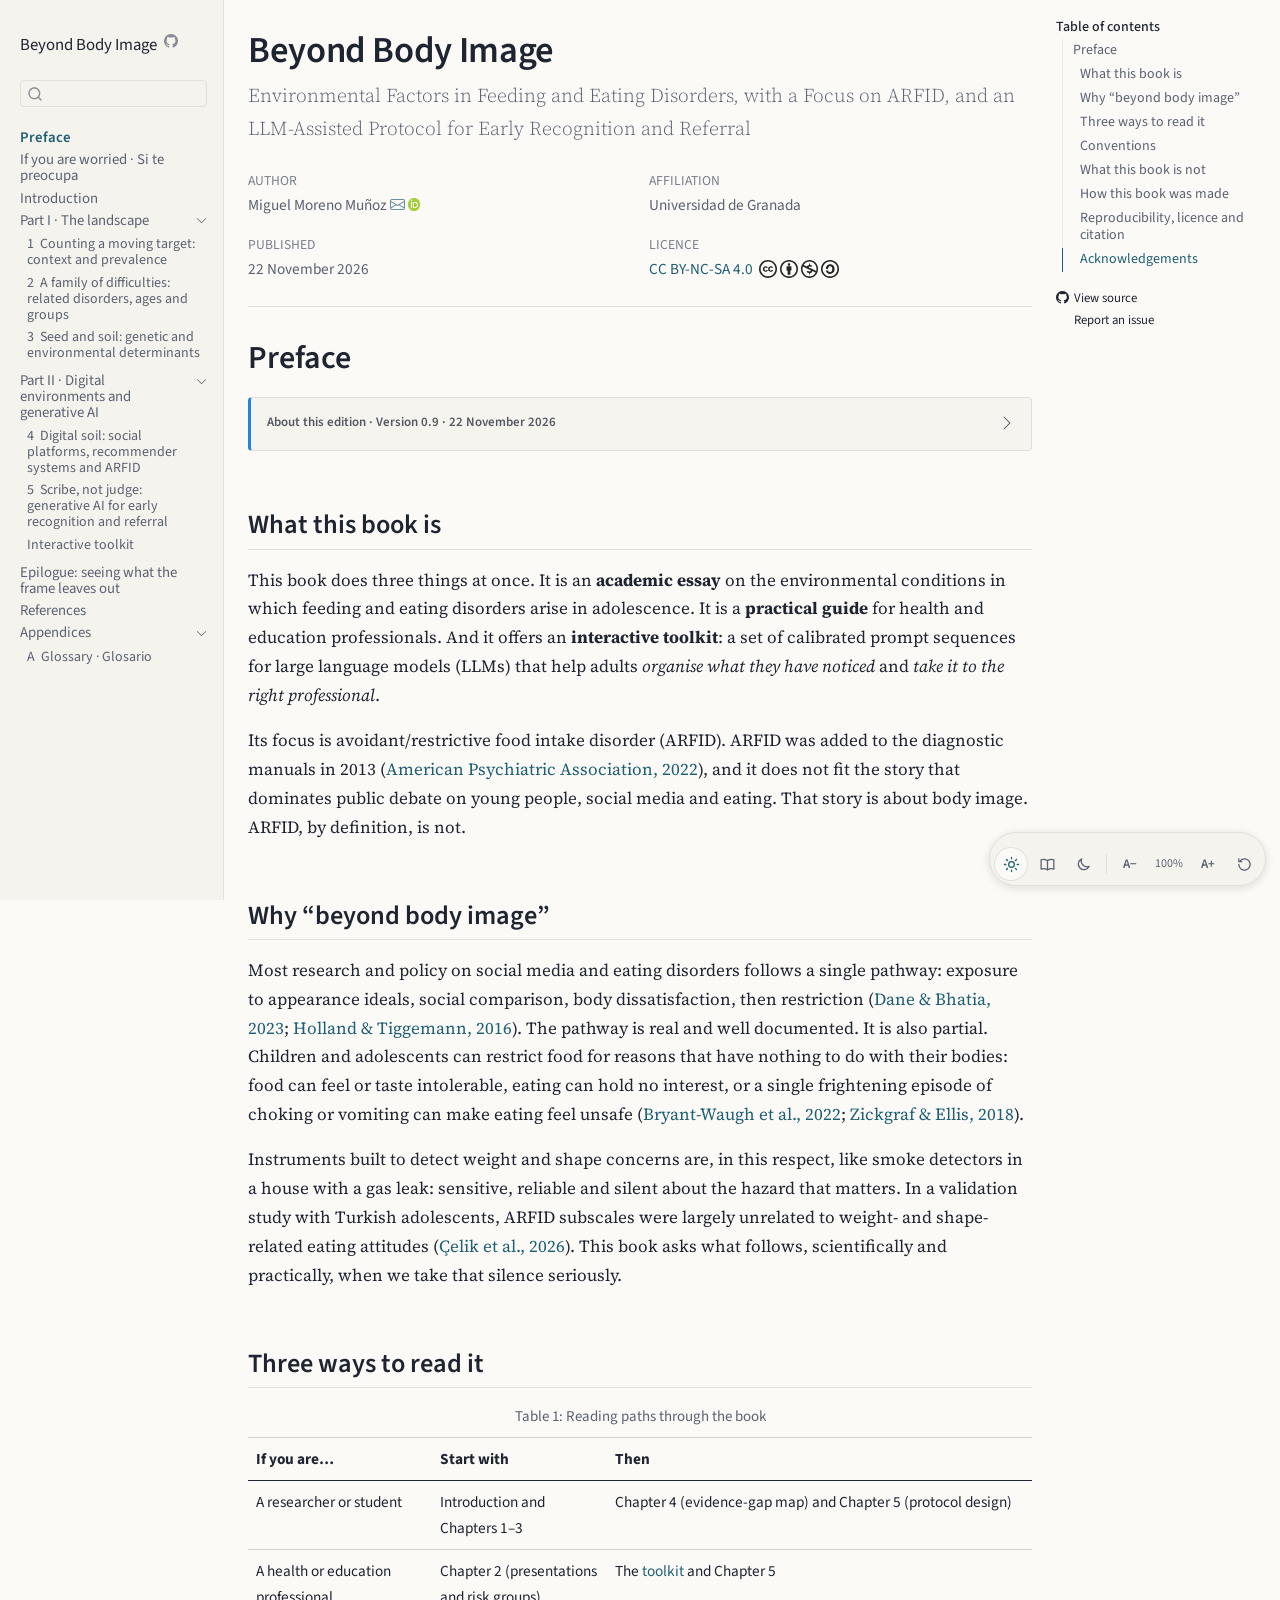
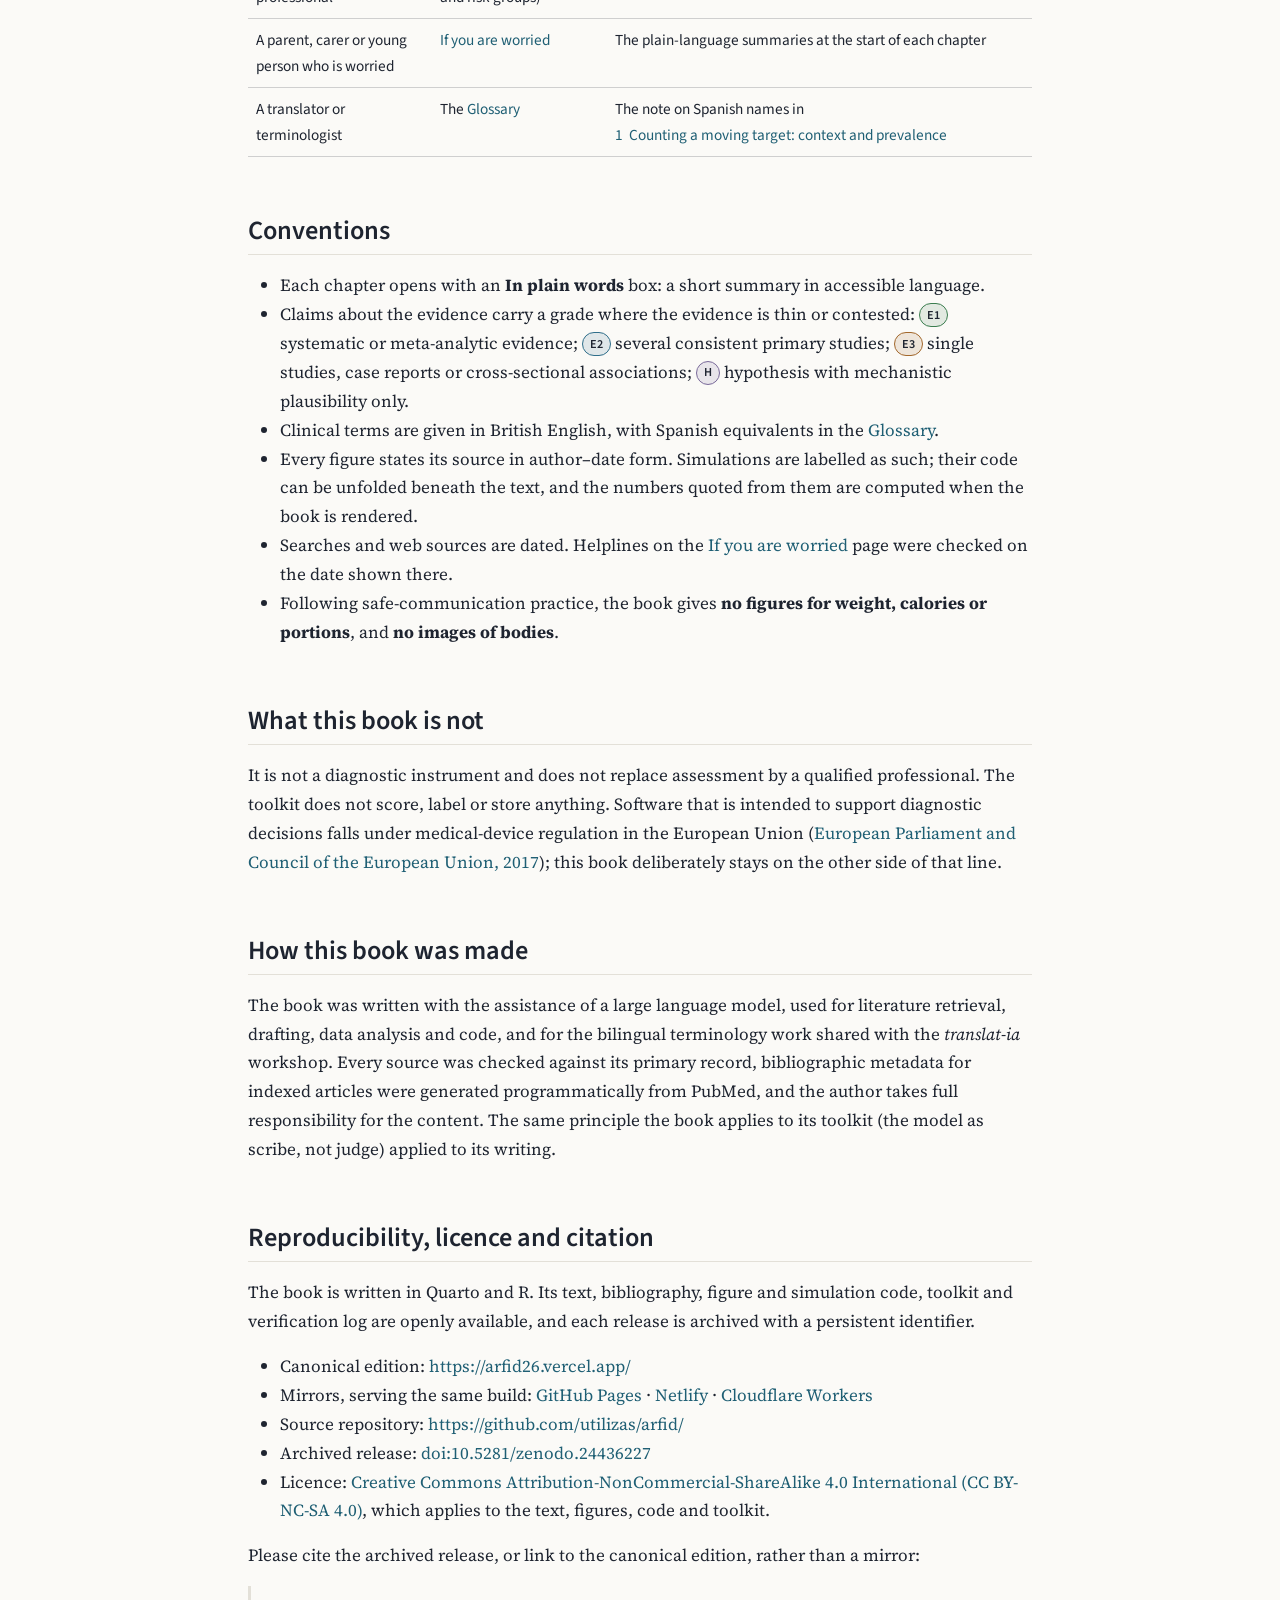
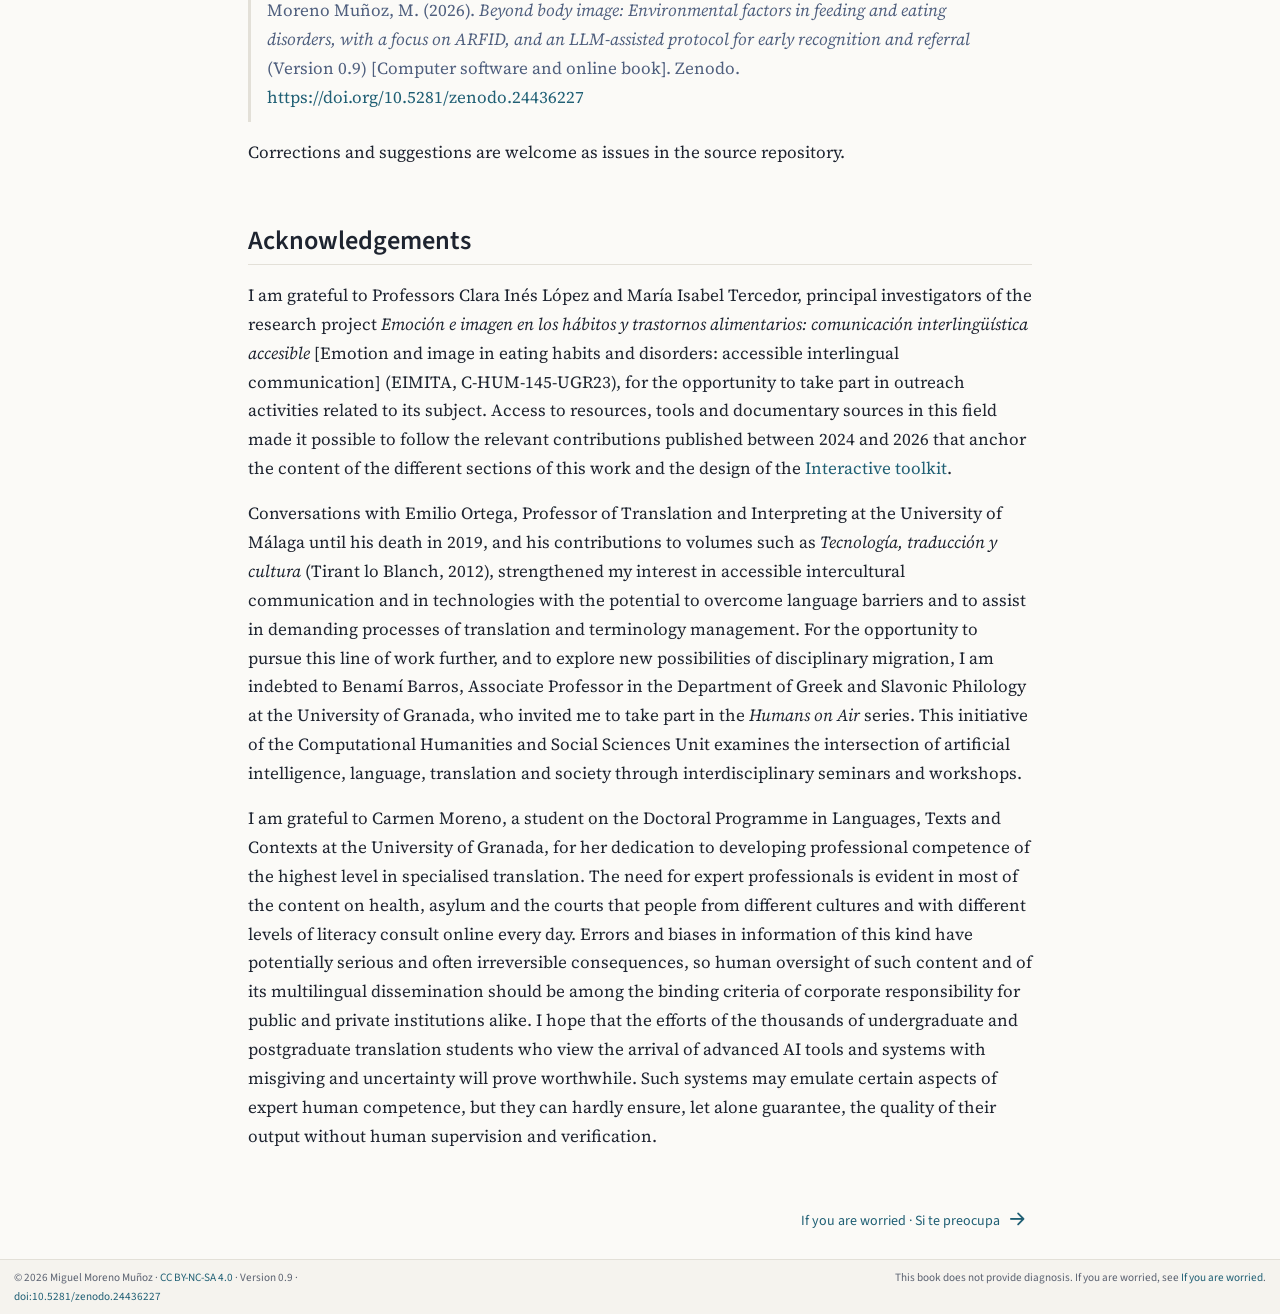
==== commit d1d301c6: "Add files via upload" ====
--- a/index.html
+++ b/index.html
@@ -64,7 +64,7 @@
 <link href="site_libs/quarto-html/quarto-syntax-highlighting-ed96de9b727972fe78a7b5d16c58bf87.css" rel="stylesheet" id="quarto-text-highlighting-styles">
 <script src="site_libs/bootstrap/bootstrap.min.js"></script>
 <link href="site_libs/bootstrap/bootstrap-icons.css" rel="stylesheet">
-<link href="site_libs/bootstrap/bootstrap-87594f40d5751d395fd74f8deb6194b2.min.css" rel="stylesheet" append-hash="true" id="quarto-bootstrap" data-mode="light">
+<link href="site_libs/bootstrap/bootstrap-3966dd173bae7051d612aa63ab479b40.min.css" rel="stylesheet" append-hash="true" id="quarto-bootstrap" data-mode="light">
 <script id="quarto-search-options" type="application/json">{
   "location": "sidebar",
   "copy-button": false,
@@ -125,6 +125,7 @@
 </script>
 
 
+<link rel="canonical" href="https://arfid26.vercel.app/">
 </head>
 
 <body class="nav-sidebar docked quarto-light">
@@ -152,6 +153,9 @@
     <div class="pt-lg-2 mt-2 text-left sidebar-header">
     <div class="sidebar-title mb-0 py-0">
       <a href="./">Beyond Body Image</a> 
+        <div class="sidebar-tools-main">
+    <a href="https://github.com/utilizas/arfid/" title="Source Code" class="quarto-navigation-tool px-1" aria-label="Source Code"><i class="bi bi-github"></i></a>
+</div>
     </div>
       </div>
         <div class="mt-2 flex-shrink-0 align-items-center">
@@ -288,7 +292,7 @@
   <li><a href="#acknowledgements" id="toc-acknowledgements" class="nav-link" data-scroll-target="#acknowledgements">Acknowledgements</a></li>
   </ul></li>
   </ul>
-</nav>
+<div class="toc-actions"><ul><li><a href="https://github.com/utilizas/arfid/blob/main/index.qmd" class="toc-action"><i class="bi bi-github"></i>View source</a></li><li><a href="https://github.com/utilizas/arfid/issues/new" class="toc-action"><i class="bi empty"></i>Report an issue</a></li></ul></div></nav>
     </div>
 <!-- main -->
 <main class="content" id="quarto-document-content">
@@ -300,6 +304,8 @@
 </div>
 
 
+<!-- Custom copy of Quarto 1.6 title-metadata.html partial: adds a Creative Commons licence block (with icons)
+     to the title block of pages that define `cc-licence` in their front matter (only index.qmd). -->
 <div class="quarto-title-meta-author">
   <div class="quarto-title-meta-heading">Author</div>
   <div class="quarto-title-meta-heading">Affiliation</div>
@@ -324,6 +330,16 @@
     </div>
   </div>
   
+    <div>
+    <div class="quarto-title-meta-heading">Licence</div>
+    <div class="quarto-title-meta-contents">
+      <p class="cc-licence">
+        <a href="https://creativecommons.org/licenses/by-nc-sa/4.0/" rel="license">CC BY-NC-SA 4.0</a>
+        <span class="cc-icons" aria-hidden="true"><img src="assets/icons/cc-cc.svg" alt=""><img src="assets/icons/cc-by.svg" alt=""><img src="assets/icons/cc-nc.svg" alt=""><img src="assets/icons/cc-sa.svg" alt=""></span>
+      </p>
+    </div>
+  </div>
+  
     
   </div>
   
@@ -332,11 +348,33 @@
 </header>
 
 
-
 <section id="preface" class="level1 unnumbered">
-<h1 class="unnumbered">Preface</h1><p><img src="assets/cover.svg" title="Beyond Body Image" class="quarto-cover-image nolightbox img-fluid" alt="Book cover: three open arcs forming an incomplete circle, standing for the three ARFID presentations, under the title Beyond Body Image."></p>
-<div class="draft-flag">
-<p>Version 0.9 · pre-review draft · 22 November 2026. All chapters are drafted in full and every citation resolves to a verified entry in <code>references.bib</code>, but the book has not yet been peer reviewed, and the toolkit has not yet been evaluated (see <a href="chapters/05-generative-ai-protocol.html#sec-ch5-evaluation" class="quarto-xref"><span>Evaluation protocol</span></a>). Items marked <strong>TODO</strong> still need a decision by the author.</p>
+<h1 class="unnumbered">Preface</h1>
+<div class="edition-note callout callout-style-simple callout-note no-icon callout-titled">
+<div class="callout-header d-flex align-content-center collapsed" data-bs-toggle="collapse" data-bs-target=".callout-1-contents" aria-controls="callout-1" aria-expanded="false" aria-label="Toggle callout">
+<div class="callout-icon-container">
+<i class="callout-icon no-icon"></i>
+</div>
+<div class="callout-title-container flex-fill">
+<span class="screen-reader-only">Note</span>About this edition · Version 0.9 · 22 November 2026
+</div>
+<div class="callout-btn-toggle d-inline-block border-0 py-1 ps-1 pe-0 float-end"><i class="callout-toggle"></i></div>
+</div>
+<div id="callout-1" class="callout-1-contents callout-collapse collapse">
+<div class="callout-body-container callout-body">
+<div class="edition-grid">
+<div class="edition-cover">
+<img src="assets/cover.svg" alt="Book cover: three open arcs forming an incomplete circle, standing for the three ARFID presentations, under the title Beyond Body Image." loading="lazy">
+</div>
+<div class="edition-text">
+<p><strong>Status.</strong> Pre-review edition. All chapters are complete, but the book has not yet been peer reviewed, and the interactive toolkit has not yet been evaluated with the protocol described in <a href="chapters/05-generative-ai-protocol.html#sec-ch5-evaluation" class="quarto-xref"><span>Evaluation protocol</span></a>.</p>
+<p><strong>Archived release.</strong> <a href="https://doi.org/10.5281/zenodo.24436227">doi:10.5281/zenodo.24436227</a></p>
+<p><strong>Licence.</strong> <a href="https://creativecommons.org/licenses/by-nc-sa/4.0/">Creative Commons Attribution-NonCommercial-ShareAlike 4.0 International</a></p>
+<p><strong>How to cite.</strong> See <a href="#reproducibility-licence-and-citation">Reproducibility, licence and citation</a>.</p>
+</div>
+</div>
+</div>
+</div>
 </div>
 <section id="what-this-book-is" class="level2">
 <h2 class="anchored" data-anchor-id="what-this-book-is">What this book is</h2>
@@ -408,21 +446,29 @@
 </section>
 <section id="how-this-book-was-made" class="level2">
 <h2 class="anchored" data-anchor-id="how-this-book-was-made">How this book was made</h2>
-<p>The book was written with the assistance of a large language model, used for literature retrieval, drafting, data analysis and code, and for the bilingual terminology work shared with the <em>translat-ia</em> workshop. Every source was checked against its primary record, bibliographic metadata for indexed articles were generated programmatically from PubMed, and the author takes full responsibility for the content. The same principle the book applies to its toolkit (the model as scribe, not judge) applied to its writing. TODO (author): confirm or revise this statement to match the publisher’s policy on AI-assisted authorship.</p>
+<p>The book was written with the assistance of a large language model, used for literature retrieval, drafting, data analysis and code, and for the bilingual terminology work shared with the <em>translat-ia</em> workshop. Every source was checked against its primary record, bibliographic metadata for indexed articles were generated programmatically from PubMed, and the author takes full responsibility for the content. The same principle the book applies to its toolkit (the model as scribe, not judge) applied to its writing.</p>
 </section>
 <section id="reproducibility-licence-and-citation" class="level2">
 <h2 class="anchored" data-anchor-id="reproducibility-licence-and-citation">Reproducibility, licence and citation</h2>
-<p>The book is written in Quarto and R. Its text, bibliography, figure code, toolkit and verification log are intended for deposit in a public repository with a persistent identifier.</p>
+<p>The book is written in Quarto and R. Its text, bibliography, figure and simulation code, toolkit and verification log are openly available, and each release is archived with a persistent identifier.</p>
 <ul>
-<li>Repository: TODO (GitHub URL).</li>
-<li>Archived version and DOI: TODO (Zenodo).</li>
-<li>Licence: TODO (author’s decision; for example, one licence for the text and another for the code).</li>
-<li>Suggested citation: Moreno Muñoz, M. (2026). <em>Beyond body image: Environmental factors in feeding and eating disorders, with a focus on ARFID, and an LLM-assisted protocol for early recognition and referral</em> (Version 0.9). TODO (DOI).</li>
+<li>Canonical edition: <a href="https://arfid26.vercel.app/" class="uri">https://arfid26.vercel.app/</a></li>
+<li>Mirrors, serving the same build: <a href="https://utilizas.github.io/arfid/">GitHub Pages</a> · <a href="https://arfid26.netlify.app/">Netlify</a> · <a href="https://arfid26.utilizas.workers.dev">Cloudflare Workers</a></li>
+<li>Source repository: <a href="https://github.com/utilizas/arfid/" class="uri">https://github.com/utilizas/arfid/</a></li>
+<li>Archived release: <a href="https://doi.org/10.5281/zenodo.24436227">doi:10.5281/zenodo.24436227</a></li>
+<li>Licence: <a href="https://creativecommons.org/licenses/by-nc-sa/4.0/">Creative Commons Attribution-NonCommercial-ShareAlike 4.0 International (CC BY-NC-SA 4.0)</a>, which applies to the text, figures, code and toolkit.</li>
 </ul>
+<p>Please cite the archived release, or link to the canonical edition, rather than a mirror:</p>
+<blockquote class="blockquote">
+<p>Moreno Muñoz, M. (2026). <em>Beyond body image: Environmental factors in feeding and eating disorders, with a focus on ARFID, and an LLM-assisted protocol for early recognition and referral</em> (Version 0.9) [Computer software and online book]. Zenodo. <a href="https://doi.org/10.5281/zenodo.24436227" class="uri">https://doi.org/10.5281/zenodo.24436227</a></p>
+</blockquote>
+<p>Corrections and suggestions are welcome as issues in the source repository.</p>
 </section>
 <section id="acknowledgements" class="level2">
 <h2 class="anchored" data-anchor-id="acknowledgements">Acknowledgements</h2>
-<p>TODO (author).</p>
+<p>I am grateful to Professors Clara Inés López and María Isabel Tercedor, principal investigators of the research project <em>Emoción e imagen en los hábitos y trastornos alimentarios: comunicación interlingüística accesible</em> [Emotion and image in eating habits and disorders: accessible interlingual communication] (EIMITA, C-HUM-145-UGR23), for the opportunity to take part in outreach activities related to its subject. Access to resources, tools and documentary sources in this field made it possible to follow the relevant contributions published between 2024 and 2026 that anchor the content of the different sections of this work and the design of the <a href="./toolkit.html">Interactive toolkit</a>.</p>
+<p>Conversations with Emilio Ortega, Professor of Translation and Interpreting at the University of Málaga until his death in 2019, and his contributions to volumes such as <em>Tecnología, traducción y cultura</em> (Tirant lo Blanch, 2012), strengthened my interest in accessible intercultural communication and in technologies with the potential to overcome language barriers and to assist in demanding processes of translation and terminology management. For the opportunity to pursue this line of work further, and to explore new possibilities of disciplinary migration, I am indebted to Benamí Barros, Associate Professor in the Department of Greek and Slavonic Philology at the University of Granada, who invited me to take part in the <em>Humans on Air</em> series. This initiative of the Computational Humanities and Social Sciences Unit examines the intersection of artificial intelligence, language, translation and society through interdisciplinary seminars and workshops.</p>
+<p>I am grateful to Carmen Moreno, a student on the Doctoral Programme in Languages, Texts and Contexts at the University of Granada, for her dedication to developing professional competence of the highest level in specialised translation. The need for expert professionals is evident in most of the content on health, asylum and the courts that people from different cultures and with different levels of literacy consult online every day. Errors and biases in information of this kind have potentially serious and often irreversible consequences, so human oversight of such content and of its multilingual dissemination should be among the binding criteria of corporate responsibility for public and private institutions alike. I hope that the efforts of the thousands of undergraduate and postgraduate translation students who view the arrival of advanced AI tools and systems with misgiving and uncertainty will prove worthwhile. Such systems may emulate certain aspects of expert human competence, but they can hardly ensure, let alone guarantee, the quality of their output without human supervision and verification.</p>
 
 
 <div id="refs" class="references csl-bib-body hanging-indent" data-entry-spacing="0" data-line-spacing="2" role="list" style="display: none">
@@ -518,7 +564,7 @@
     anchorJS.add('.anchored');
       var localhostRegex = new RegExp(/^(?:http|https):\/\/localhost\:?[0-9]*\//);
       var mailtoRegex = new RegExp(/^mailto:/);
-        var filterRegex = new RegExp('/' + window.location.host + '/');
+        var filterRegex = new RegExp("https:\/\/arfid26\.vercel\.app\/");
       var isInternal = (href) => {
           return filterRegex.test(href) || localhostRegex.test(href) || mailtoRegex.test(href);
       }
@@ -858,11 +904,11 @@
 <footer class="footer">
   <div class="nav-footer">
     <div class="nav-footer-left">
-<p>© 2026 Miguel Moreno Muñoz · Draft — not for citation</p>
+<p>© 2026 Miguel Moreno Muñoz · <a href="https://creativecommons.org/licenses/by-nc-sa/4.0/">CC BY-NC-SA 4.0</a> · Version 0.9 · <a href="https://doi.org/10.5281/zenodo.24436227">doi:10.5281/zenodo.24436227</a></p>
 </div>   
     <div class="nav-footer-center">
       &nbsp;
-    </div>
+    <div class="toc-actions d-sm-block d-md-none"><ul><li><a href="https://github.com/utilizas/arfid/blob/main/index.qmd" class="toc-action"><i class="bi bi-github"></i>View source</a></li><li><a href="https://github.com/utilizas/arfid/issues/new" class="toc-action"><i class="bi empty"></i>Report an issue</a></li></ul></div></div>
     <div class="nav-footer-right">
 <p>This book does not provide diagnosis. If you are worried, see <a href="./worried.html">If you are worried</a>.</p>
 </div>
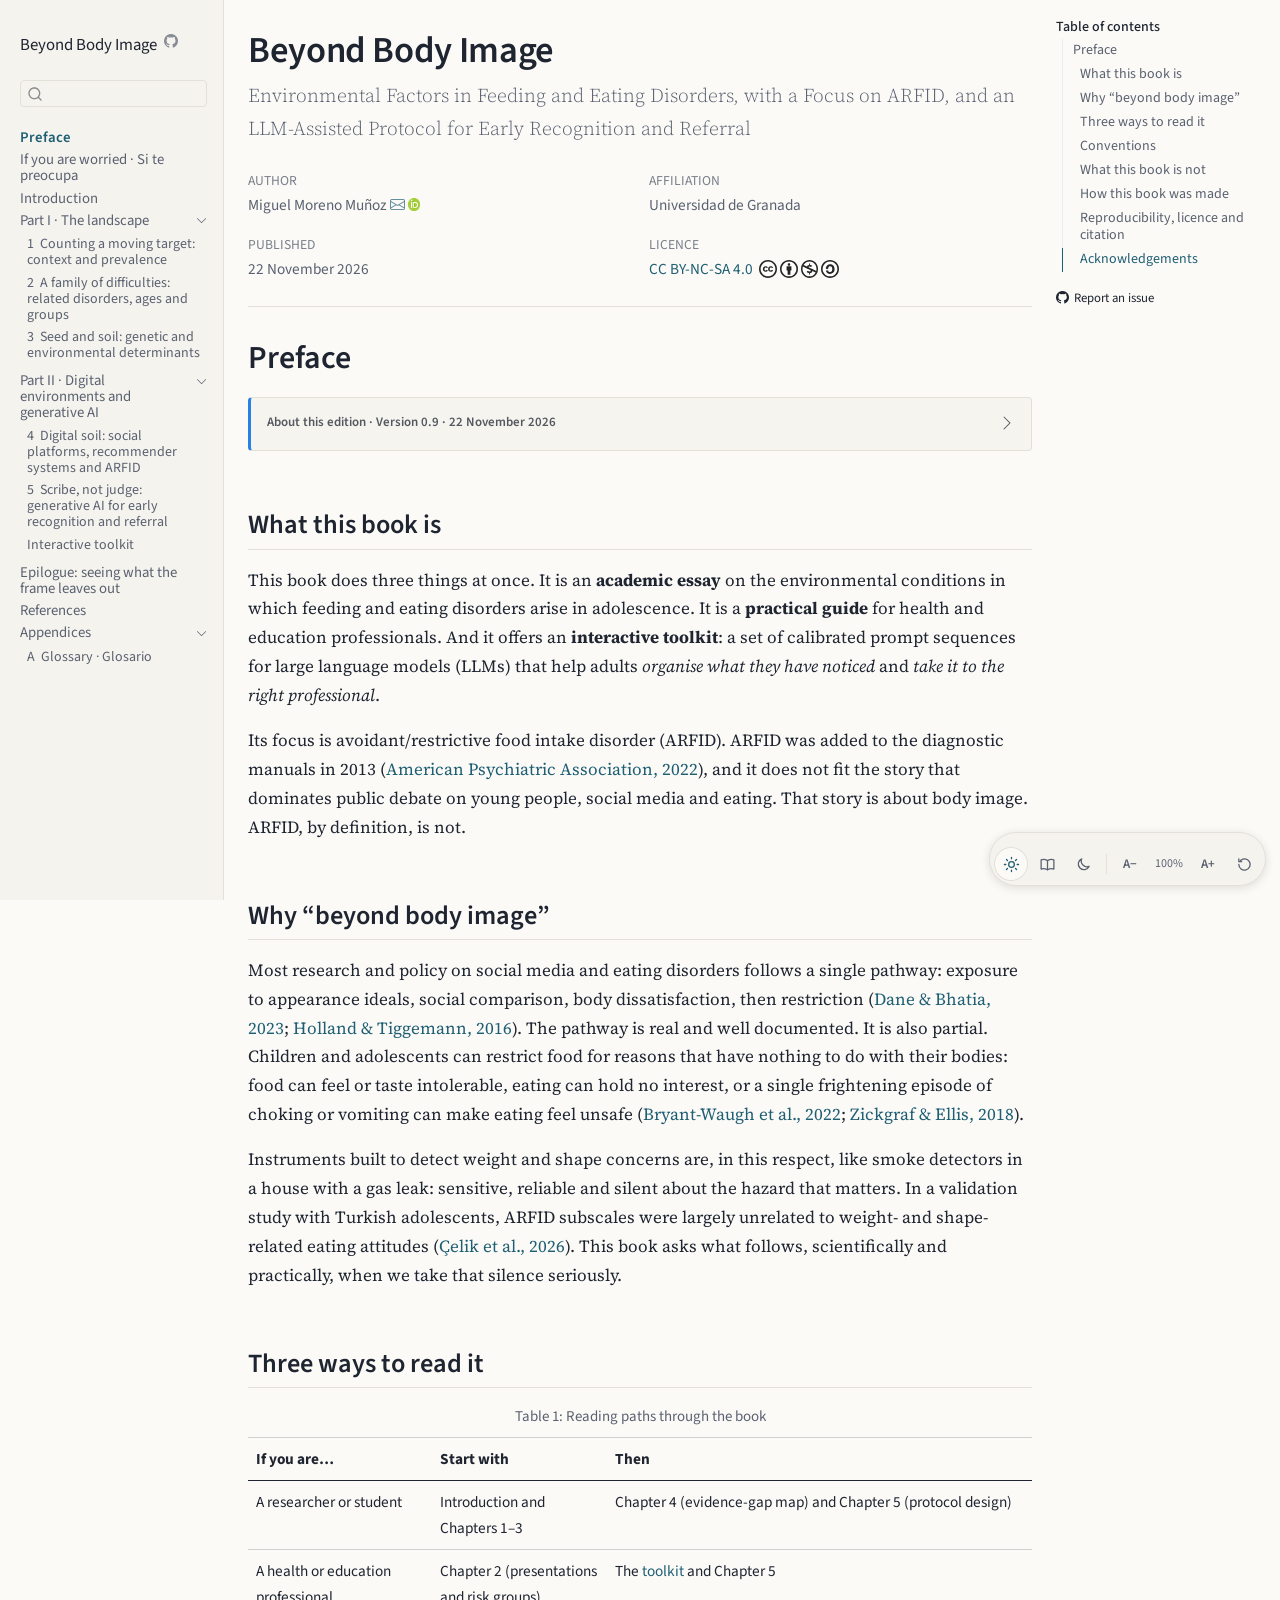
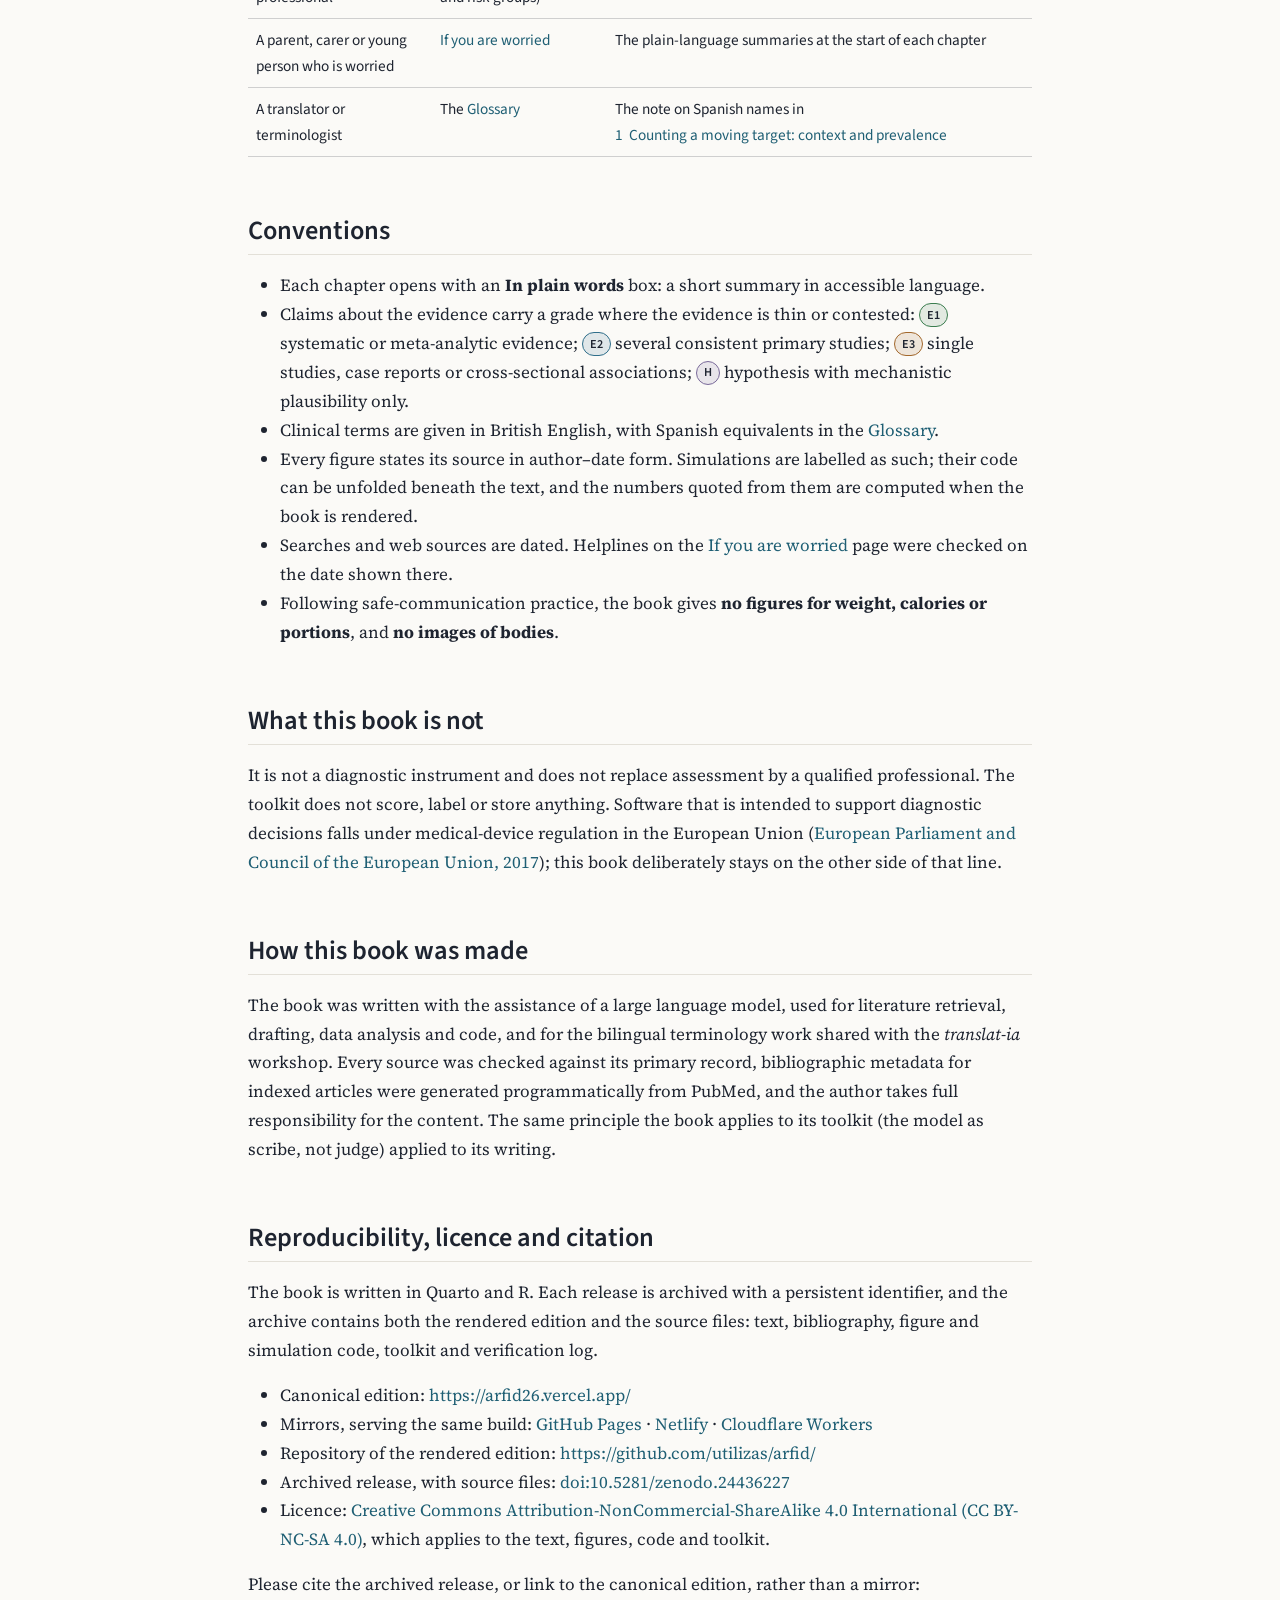
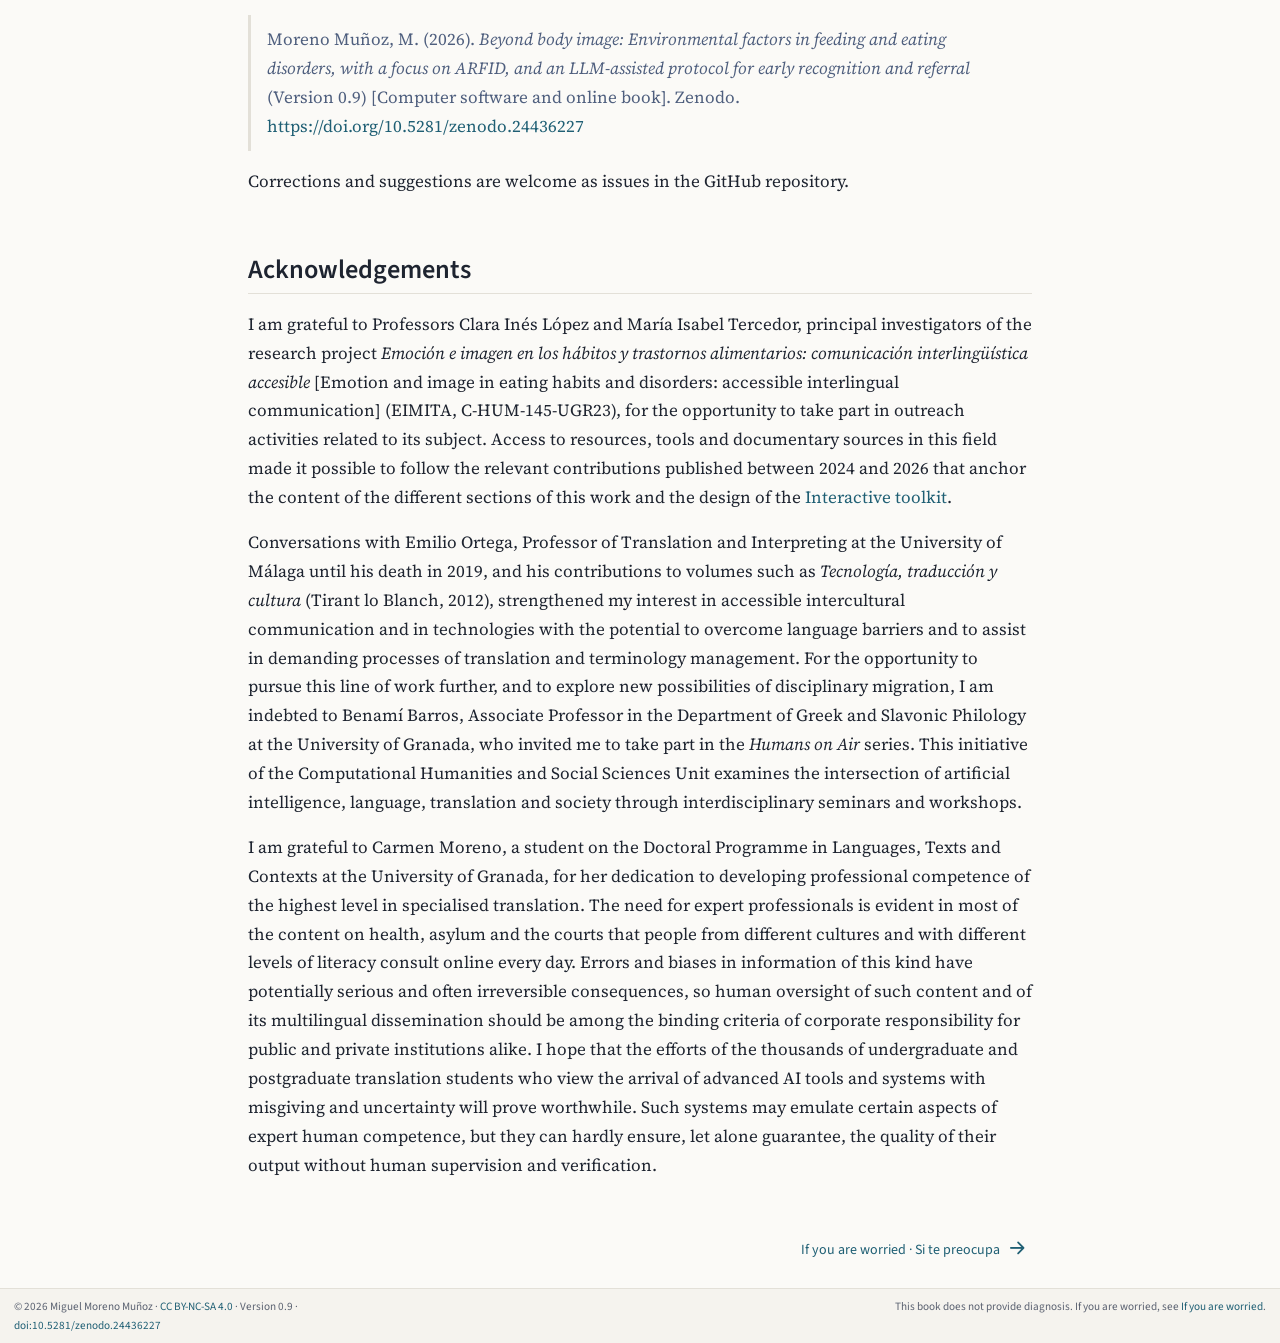
==== commit bc2657a7: "Add files via upload" ====
--- a/index.html
+++ b/index.html
@@ -96,6 +96,7 @@
 <link rel="preconnect" href="https://fonts.googleapis.com">
 <link rel="preconnect" href="https://fonts.gstatic.com" crossorigin="">
 <link rel="stylesheet" href="https://fonts.googleapis.com/css2?family=Source+Sans+3:wght@400;600;700&amp;family=Source+Serif+4:ital,opsz,wght@0,8..60,400;0,8..60,600;1,8..60,400&amp;display=swap">
+<meta name="description" content="An evidence-graded open book on environmental factors in feeding and eating disorders, focused on ARFID, with an LLM-assisted protocol for early referral.">
 <meta name="theme-color" content="#1F5F74">
 <script>
 /* PNG favicons, resolved against Quarto's page offset so they work in sub-folders and offline. */
@@ -109,6 +110,9 @@
     l.rel = d[0]; l.type = d[1]; l.setAttribute('sizes', d[2]); l.href = off + 'assets/icons/' + d[3];
     document.head.appendChild(l);
   });
+  var mf = document.createElement('link');
+  mf.rel = 'manifest'; mf.href = off + 'assets/site.webmanifest';
+  document.head.appendChild(mf);
 });
 </script>
 <script>
@@ -123,8 +127,76 @@
   if (s >= 0.85 && s <= 1.45) root.style.setProperty('--rd-scale', String(s));
 })();
 </script>
-
-
+<!-- Bibliographic metadata for the book's landing page (index.qmd only).
+     Highwire Press tags are read by Google Scholar and reference managers (Zotero);
+     Dublin Core and schema.org JSON-LD are read by search engines and library harvesters. -->
+<meta name="keywords" content="avoidant/restrictive food intake disorder, ARFID, feeding and eating disorders, adolescence, environmental factors, social media, recommender systems, large language models, generative AI, early recognition, referral, screening, AI governance, body image">
+<link rel="license" href="https://creativecommons.org/licenses/by-nc-sa/4.0/">
+<meta name="citation_title" content="Beyond Body Image: Environmental Factors in Feeding and Eating Disorders, with a Focus on ARFID, and an LLM-Assisted Protocol for Early Recognition and Referral">
+<meta name="citation_author" content="Moreno Muñoz, Miguel">
+<meta name="citation_author_institution" content="Universidad de Granada">
+<meta name="citation_author_orcid" content="https://orcid.org/0000-0002-0746-9587">
+<meta name="citation_publication_date" content="2026/11/22">
+<meta name="citation_doi" content="10.5281/zenodo.24436227">
+<meta name="citation_publisher" content="Zenodo">
+<meta name="citation_language" content="en">
+<meta name="citation_public_url" content="https://arfid26.vercel.app/">
+<meta name="DC.title" content="Beyond Body Image: Environmental Factors in Feeding and Eating Disorders, with a Focus on ARFID, and an LLM-Assisted Protocol for Early Recognition and Referral">
+<meta name="DC.creator" content="Moreno Muñoz, Miguel">
+<meta name="DC.date" content="2026-11-22">
+<meta name="DC.identifier" content="https://doi.org/10.5281/zenodo.24436227">
+<meta name="DC.language" content="en-GB">
+<meta name="DC.rights" content="CC BY-NC-SA 4.0 — https://creativecommons.org/licenses/by-nc-sa/4.0/">
+<script type="application/ld+json">
+{
+  "@context": "https://schema.org",
+  "@type": "Book",
+  "name": "Beyond Body Image",
+  "alternativeHeadline": "Environmental Factors in Feeding and Eating Disorders, with a Focus on ARFID, and an LLM-Assisted Protocol for Early Recognition and Referral",
+  "description": "An open, evidence-graded book on the environmental conditions in which feeding and eating disorders arise in adolescence, with a focus on avoidant/restrictive food intake disorder (ARFID), and a protocol in which a large language model helps adults organise what they have noticed and take it to the right professional.",
+  "author": {
+    "@type": "Person",
+    "name": "Miguel Moreno Muñoz",
+    "identifier": "https://orcid.org/0000-0002-0746-9587",
+    "sameAs": "https://orcid.org/0000-0002-0746-9587",
+    "affiliation": { "@type": "Organization", "name": "Universidad de Granada" }
+  },
+  "datePublished": "2026-11-22",
+  "version": "0.9",
+  "bookEdition": "Version 0.9 (pre-review edition)",
+  "bookFormat": "https://schema.org/EBook",
+  "inLanguage": "en-GB",
+  "isAccessibleForFree": true,
+  "license": "https://creativecommons.org/licenses/by-nc-sa/4.0/",
+  "identifier": { "@type": "PropertyValue", "propertyID": "DOI", "value": "10.5281/zenodo.24436227", "url": "https://doi.org/10.5281/zenodo.24436227" },
+  "url": "https://arfid26.vercel.app/",
+  "sameAs": [
+    "https://doi.org/10.5281/zenodo.24436227",
+    "https://utilizas.github.io/arfid/",
+    "https://arfid26.netlify.app/",
+    "https://arfid26.utilizas.workers.dev/"
+  ],
+  "image": "https://arfid26.vercel.app/assets/cover.png",
+  "keywords": "avoidant/restrictive food intake disorder; ARFID; feeding and eating disorders; adolescence; environmental factors; social media; recommender systems; large language models; generative AI; early recognition; referral; screening; AI governance; body image"
+}
+</script>
+
+
+<meta property="og:title" content="Beyond Body Image">
+<meta property="og:description" content="An evidence-graded open book on environmental factors in feeding and eating disorders, focused on ARFID, with an LLM-assisted protocol for early referral.">
+<meta property="og:image" content="https://arfid26.vercel.app/assets/social-card.png">
+<meta property="og:site_name" content="Beyond Body Image">
+<meta property="og:image:height" content="630">
+<meta property="og:image:width" content="1200">
+<meta property="og:locale" content="en_GB">
+<meta property="og:image:alt" content="Three open coloured arcs beside the title Beyond Body Image, by Miguel Moreno Muñoz.">
+<meta name="twitter:title" content="Beyond Body Image">
+<meta name="twitter:description" content="An evidence-graded open book on environmental factors in feeding and eating disorders, focused on ARFID, with an LLM-assisted protocol for early referral.">
+<meta name="twitter:image" content="https://arfid26.vercel.app/assets/social-card.png">
+<meta name="twitter:card" content="summary_large_image">
+<meta name="twitter:image-height" content="630">
+<meta name="twitter:image-width" content="1200">
+<meta name="twitter:image:alt" content="Three open coloured arcs beside the title Beyond Body Image, by Miguel Moreno Muñoz.">
 <link rel="canonical" href="https://arfid26.vercel.app/">
 </head>
 
@@ -292,7 +364,7 @@
   <li><a href="#acknowledgements" id="toc-acknowledgements" class="nav-link" data-scroll-target="#acknowledgements">Acknowledgements</a></li>
   </ul></li>
   </ul>
-<div class="toc-actions"><ul><li><a href="https://github.com/utilizas/arfid/blob/main/index.qmd" class="toc-action"><i class="bi bi-github"></i>View source</a></li><li><a href="https://github.com/utilizas/arfid/issues/new" class="toc-action"><i class="bi empty"></i>Report an issue</a></li></ul></div></nav>
+<div class="toc-actions"><ul><li><a href="https://github.com/utilizas/arfid/issues/new" class="toc-action"><i class="bi bi-github"></i>Report an issue</a></li></ul></div></nav>
     </div>
 <!-- main -->
 <main class="content" id="quarto-document-content">
@@ -450,19 +522,19 @@
 </section>
 <section id="reproducibility-licence-and-citation" class="level2">
 <h2 class="anchored" data-anchor-id="reproducibility-licence-and-citation">Reproducibility, licence and citation</h2>
-<p>The book is written in Quarto and R. Its text, bibliography, figure and simulation code, toolkit and verification log are openly available, and each release is archived with a persistent identifier.</p>
+<p>The book is written in Quarto and R. Each release is archived with a persistent identifier, and the archive contains both the rendered edition and the source files: text, bibliography, figure and simulation code, toolkit and verification log.</p>
 <ul>
 <li>Canonical edition: <a href="https://arfid26.vercel.app/" class="uri">https://arfid26.vercel.app/</a></li>
 <li>Mirrors, serving the same build: <a href="https://utilizas.github.io/arfid/">GitHub Pages</a> · <a href="https://arfid26.netlify.app/">Netlify</a> · <a href="https://arfid26.utilizas.workers.dev">Cloudflare Workers</a></li>
-<li>Source repository: <a href="https://github.com/utilizas/arfid/" class="uri">https://github.com/utilizas/arfid/</a></li>
-<li>Archived release: <a href="https://doi.org/10.5281/zenodo.24436227">doi:10.5281/zenodo.24436227</a></li>
+<li>Repository of the rendered edition: <a href="https://github.com/utilizas/arfid/" class="uri">https://github.com/utilizas/arfid/</a></li>
+<li>Archived release, with source files: <a href="https://doi.org/10.5281/zenodo.24436227">doi:10.5281/zenodo.24436227</a></li>
 <li>Licence: <a href="https://creativecommons.org/licenses/by-nc-sa/4.0/">Creative Commons Attribution-NonCommercial-ShareAlike 4.0 International (CC BY-NC-SA 4.0)</a>, which applies to the text, figures, code and toolkit.</li>
 </ul>
 <p>Please cite the archived release, or link to the canonical edition, rather than a mirror:</p>
 <blockquote class="blockquote">
 <p>Moreno Muñoz, M. (2026). <em>Beyond body image: Environmental factors in feeding and eating disorders, with a focus on ARFID, and an LLM-assisted protocol for early recognition and referral</em> (Version 0.9) [Computer software and online book]. Zenodo. <a href="https://doi.org/10.5281/zenodo.24436227" class="uri">https://doi.org/10.5281/zenodo.24436227</a></p>
 </blockquote>
-<p>Corrections and suggestions are welcome as issues in the source repository.</p>
+<p>Corrections and suggestions are welcome as issues in the GitHub repository.</p>
 </section>
 <section id="acknowledgements" class="level2">
 <h2 class="anchored" data-anchor-id="acknowledgements">Acknowledgements</h2>
@@ -564,7 +636,7 @@
     anchorJS.add('.anchored');
       var localhostRegex = new RegExp(/^(?:http|https):\/\/localhost\:?[0-9]*\//);
       var mailtoRegex = new RegExp(/^mailto:/);
-        var filterRegex = new RegExp("https:\/\/arfid26\.vercel\.app\/");
+        var filterRegex = new RegExp("https:\/\/arfid26\.vercel\.app");
       var isInternal = (href) => {
           return filterRegex.test(href) || localhostRegex.test(href) || mailtoRegex.test(href);
       }
@@ -908,7 +980,7 @@
 </div>   
     <div class="nav-footer-center">
       &nbsp;
-    <div class="toc-actions d-sm-block d-md-none"><ul><li><a href="https://github.com/utilizas/arfid/blob/main/index.qmd" class="toc-action"><i class="bi bi-github"></i>View source</a></li><li><a href="https://github.com/utilizas/arfid/issues/new" class="toc-action"><i class="bi empty"></i>Report an issue</a></li></ul></div></div>
+    <div class="toc-actions d-sm-block d-md-none"><ul><li><a href="https://github.com/utilizas/arfid/issues/new" class="toc-action"><i class="bi bi-github"></i>Report an issue</a></li></ul></div></div>
     <div class="nav-footer-right">
 <p>This book does not provide diagnosis. If you are worried, see <a href="./worried.html">If you are worried</a>.</p>
 </div>
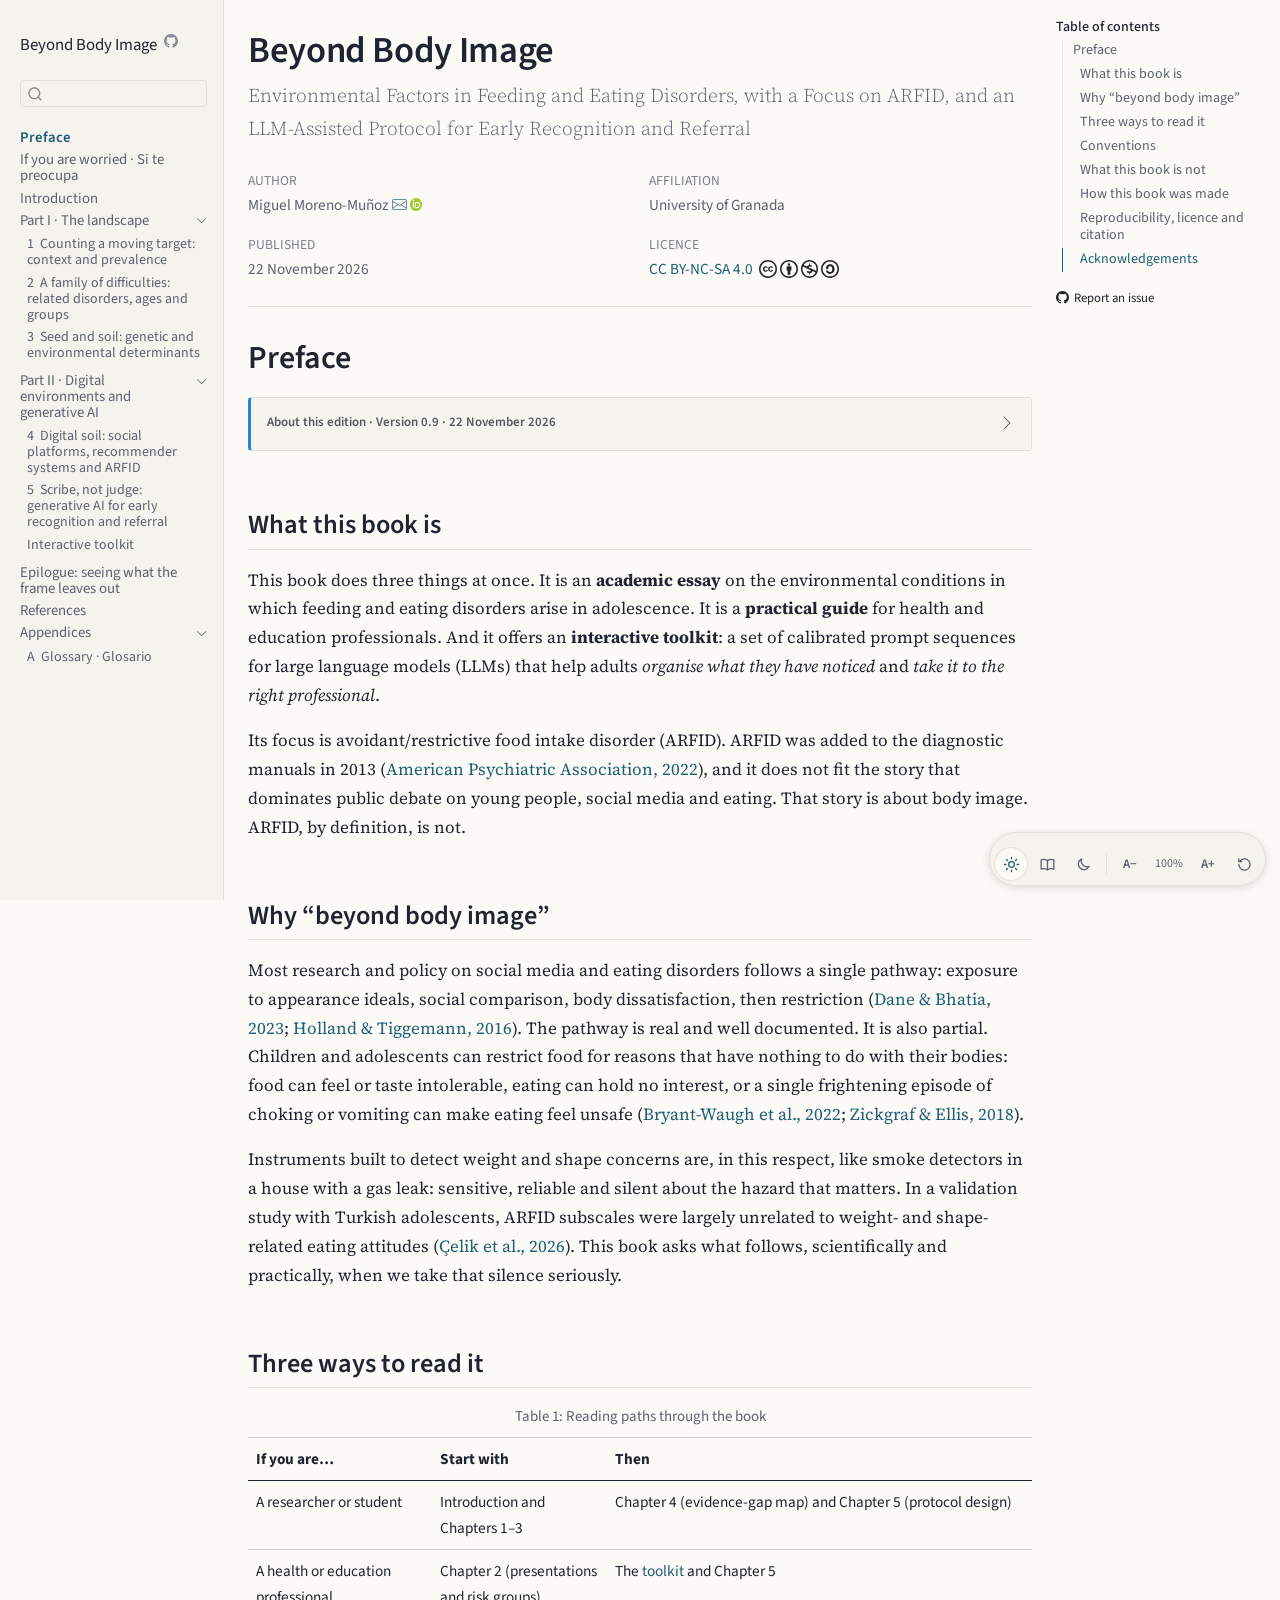
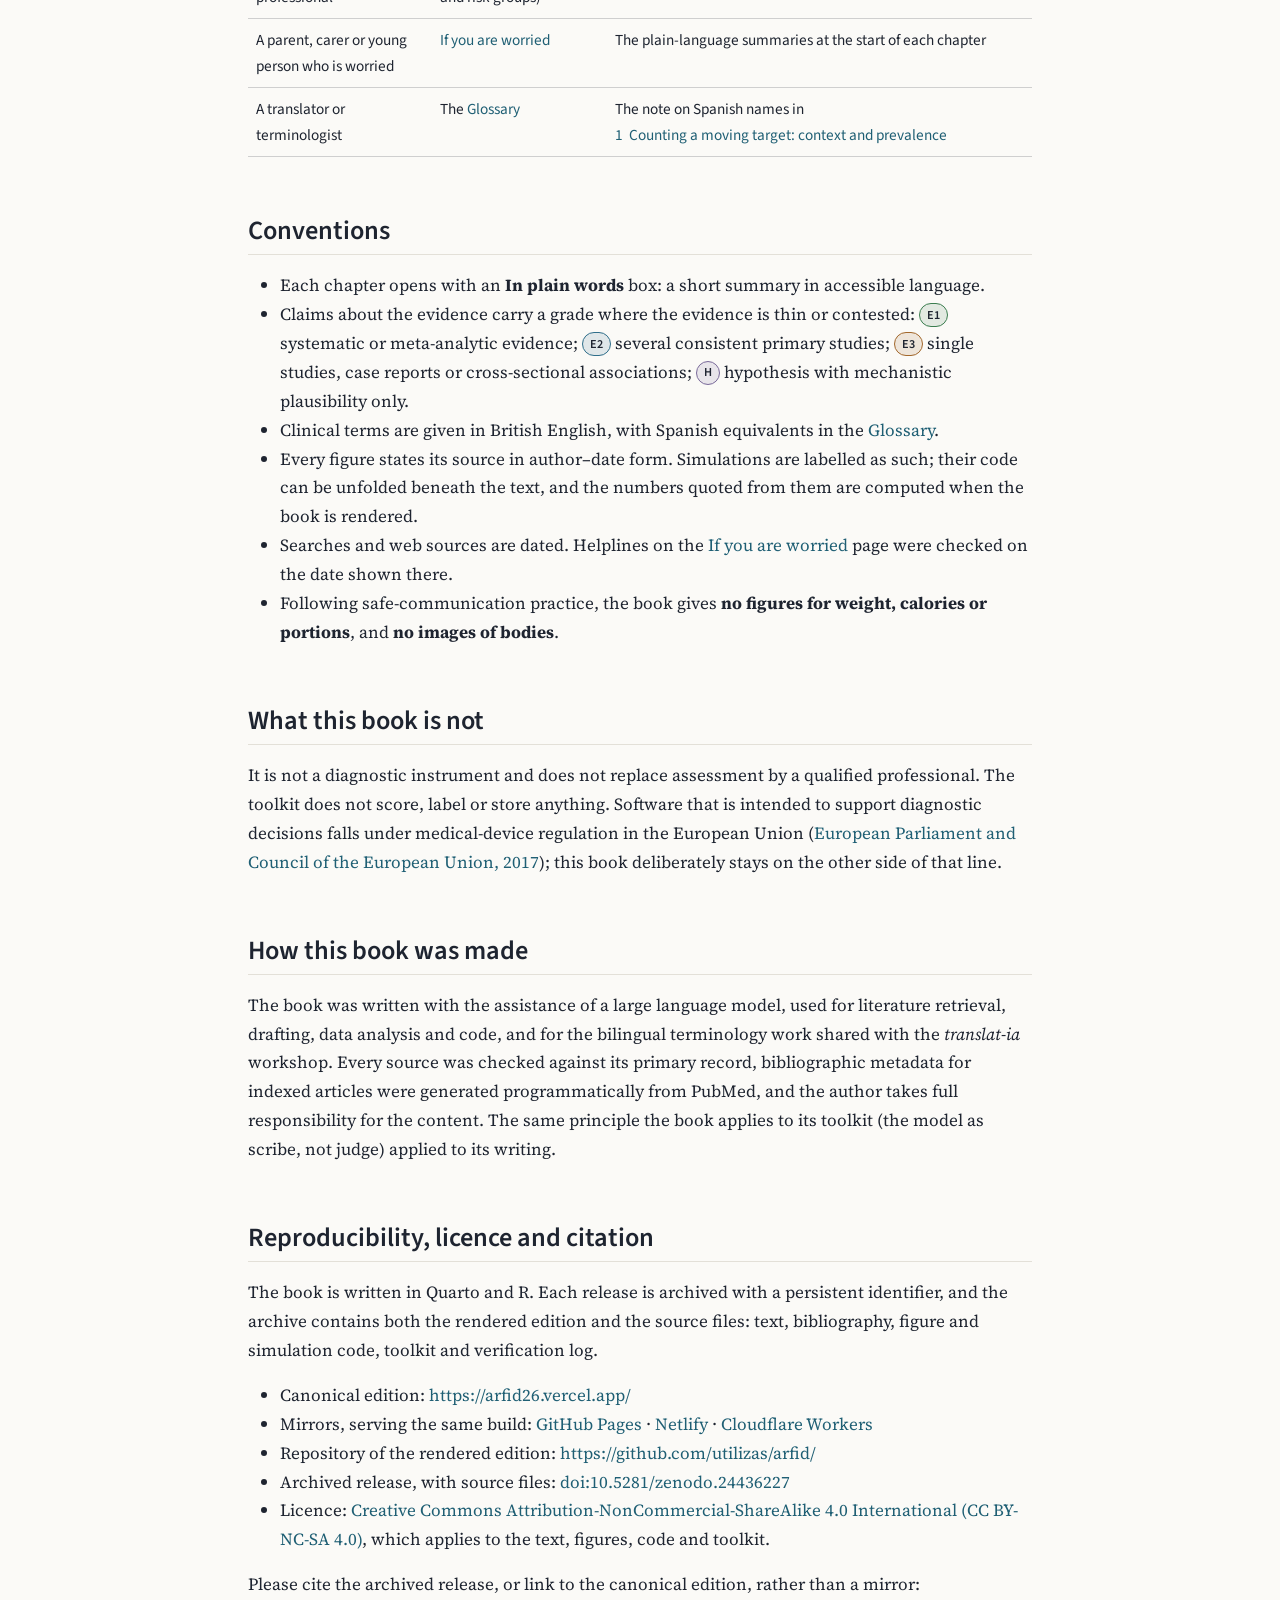
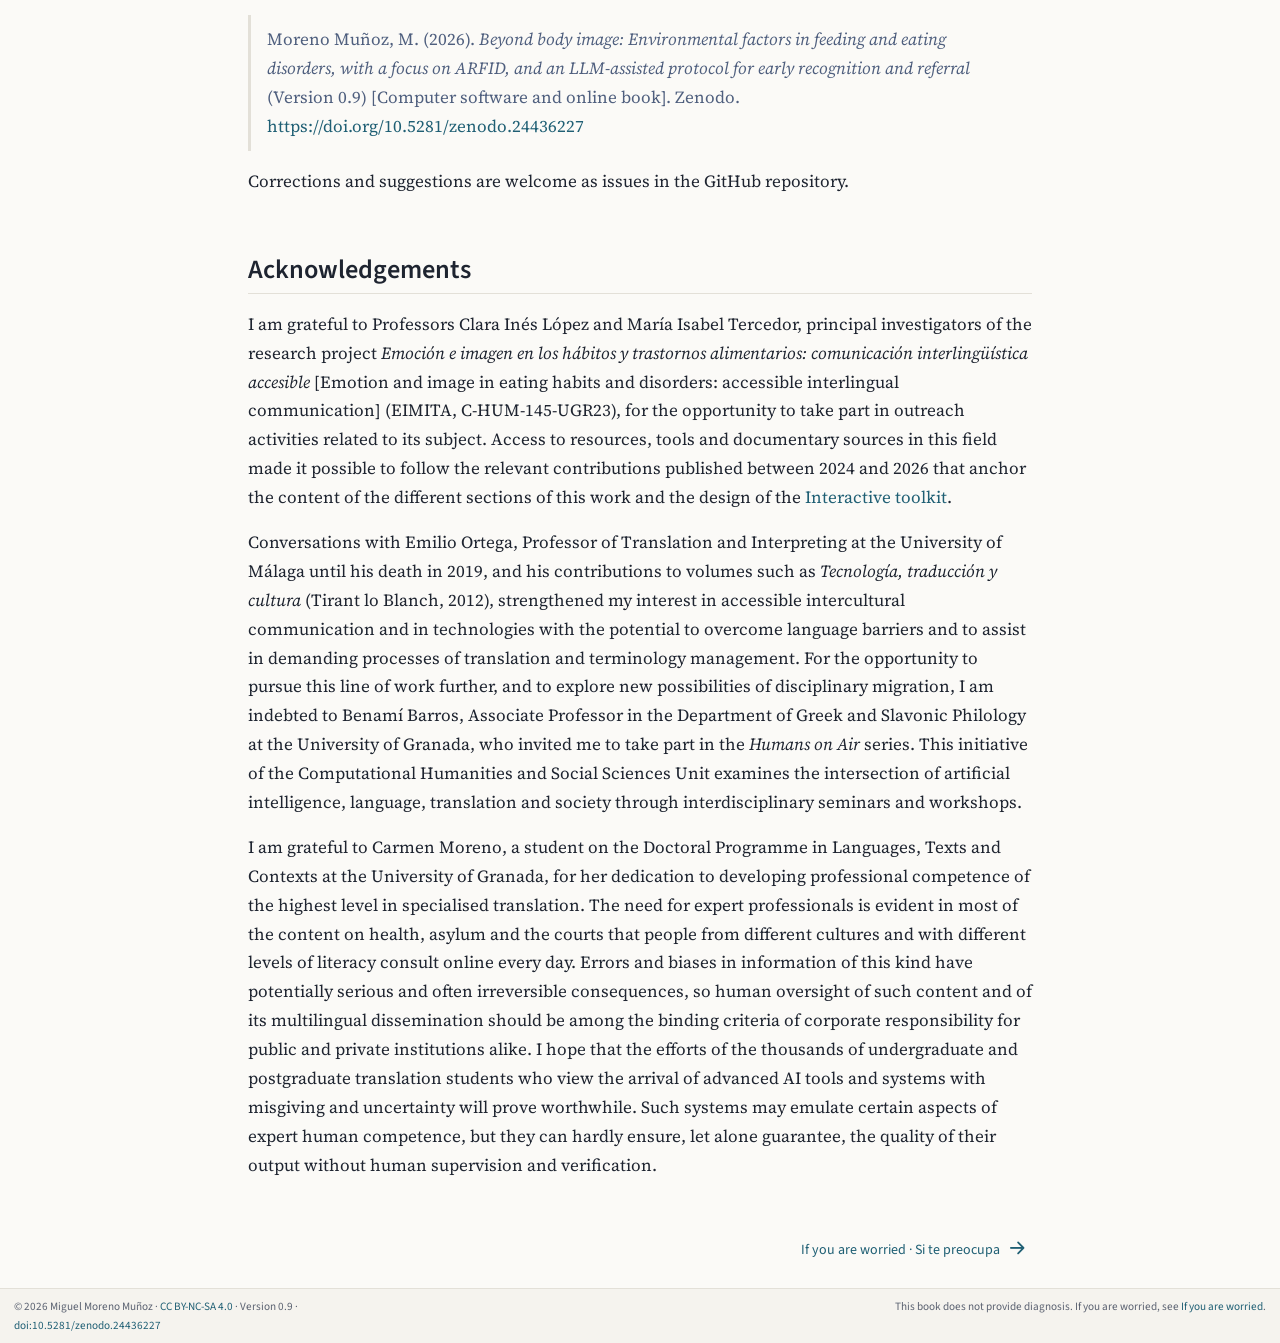
==== commit d397e87b: "Add files via upload" ====
--- a/index.html
+++ b/index.html
@@ -6,7 +6,7 @@
 
 <meta name="viewport" content="width=device-width, initial-scale=1.0, user-scalable=yes">
 
-<meta name="author" content="Miguel Moreno Muñoz">
+<meta name="author" content="Miguel Moreno-Muñoz">
 <meta name="dcterms.date" content="2026-11-22">
 
 <title>Beyond Body Image</title>
@@ -383,11 +383,11 @@
   <div class="quarto-title-meta-heading">Affiliation</div>
   
     <div class="quarto-title-meta-contents">
-    <p class="author">Miguel Moreno Muñoz <a href="mailto:mm3@ugr.es" class="quarto-title-author-email"><i class="bi bi-envelope"></i></a> <a href="https://orcid.org/0000-0002-0746-9587" class="quarto-title-author-orcid"> <img src="[data-uri]"></a></p>
+    <p class="author">Miguel Moreno-Muñoz <a href="mailto:mm3@ugr.es" class="quarto-title-author-email"><i class="bi bi-envelope"></i></a> <a href="https://orcid.org/0000-0002-0746-9587" class="quarto-title-author-orcid"> <img src="[data-uri]"></a></p>
   </div>
   <div class="quarto-title-meta-contents">
         <p class="affiliation">
-            Universidad de Granada
+            University of Granada
           </p>
       </div>
   </div>
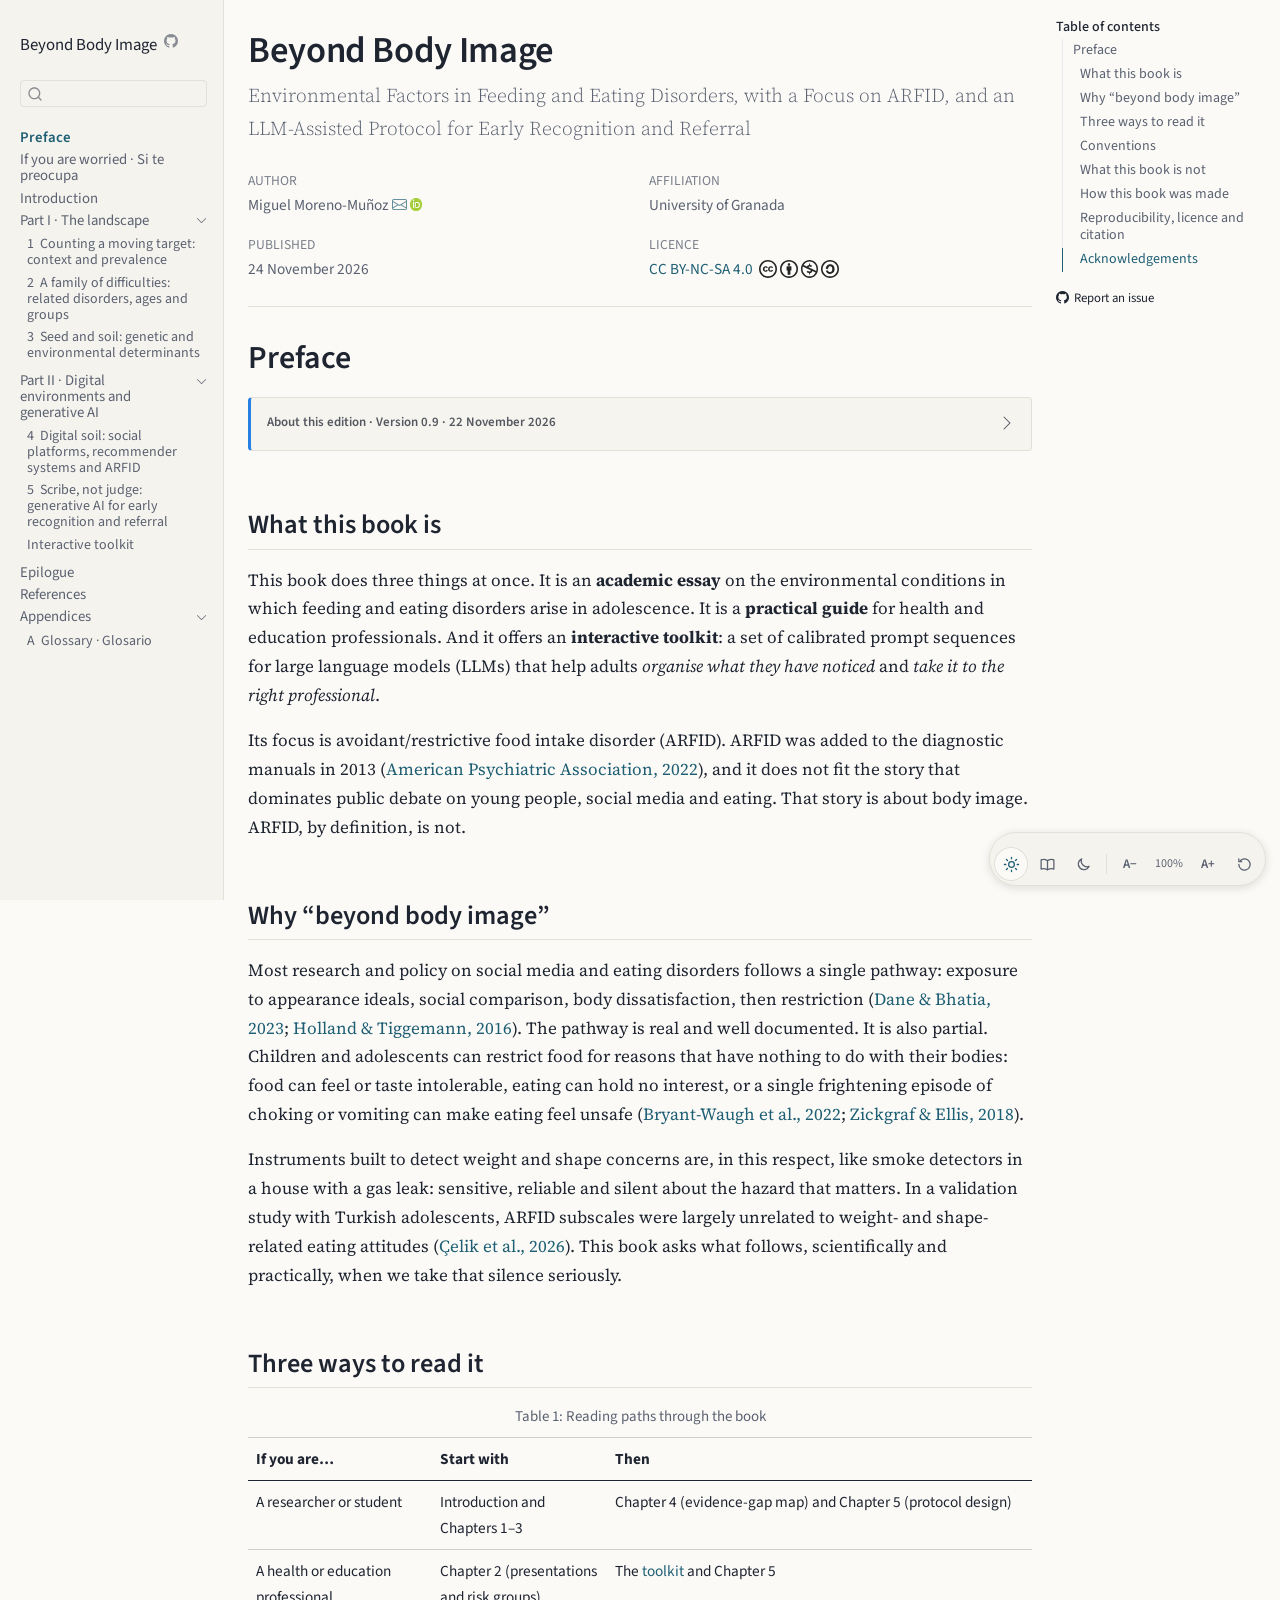
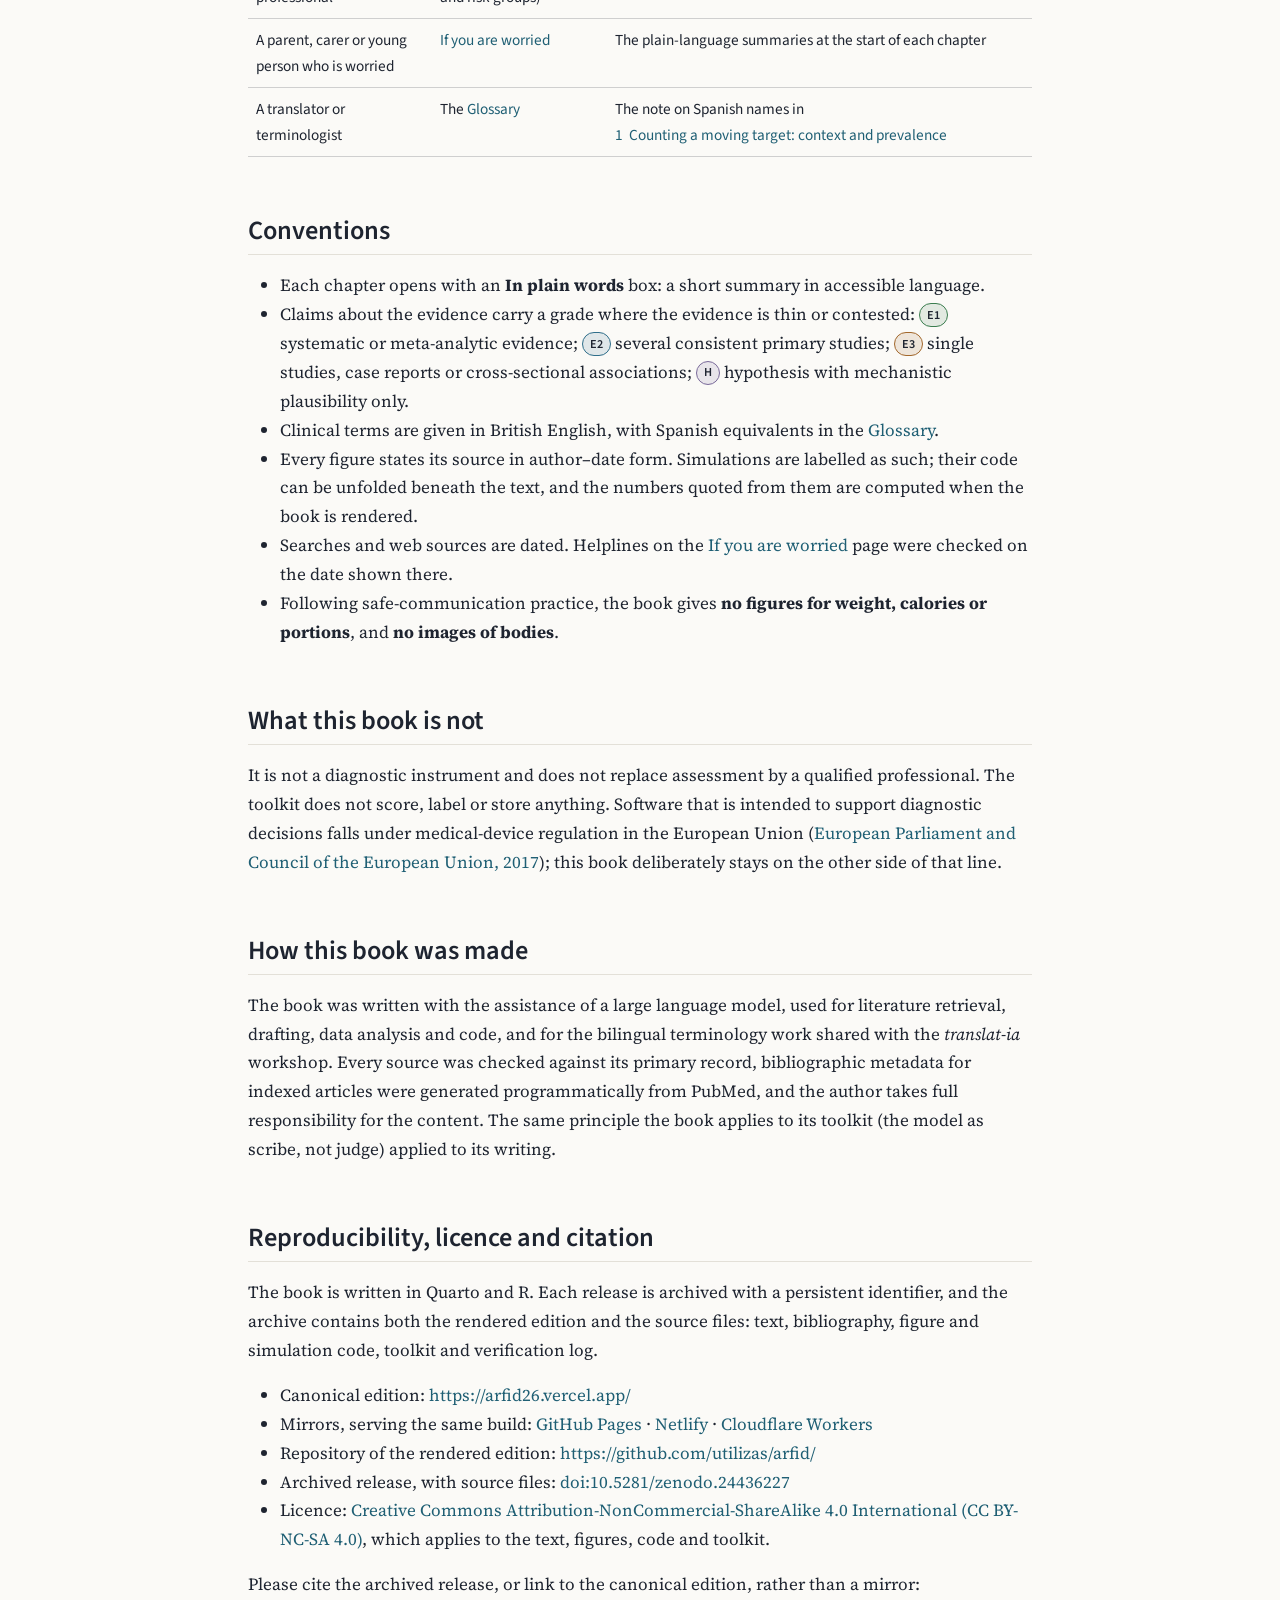
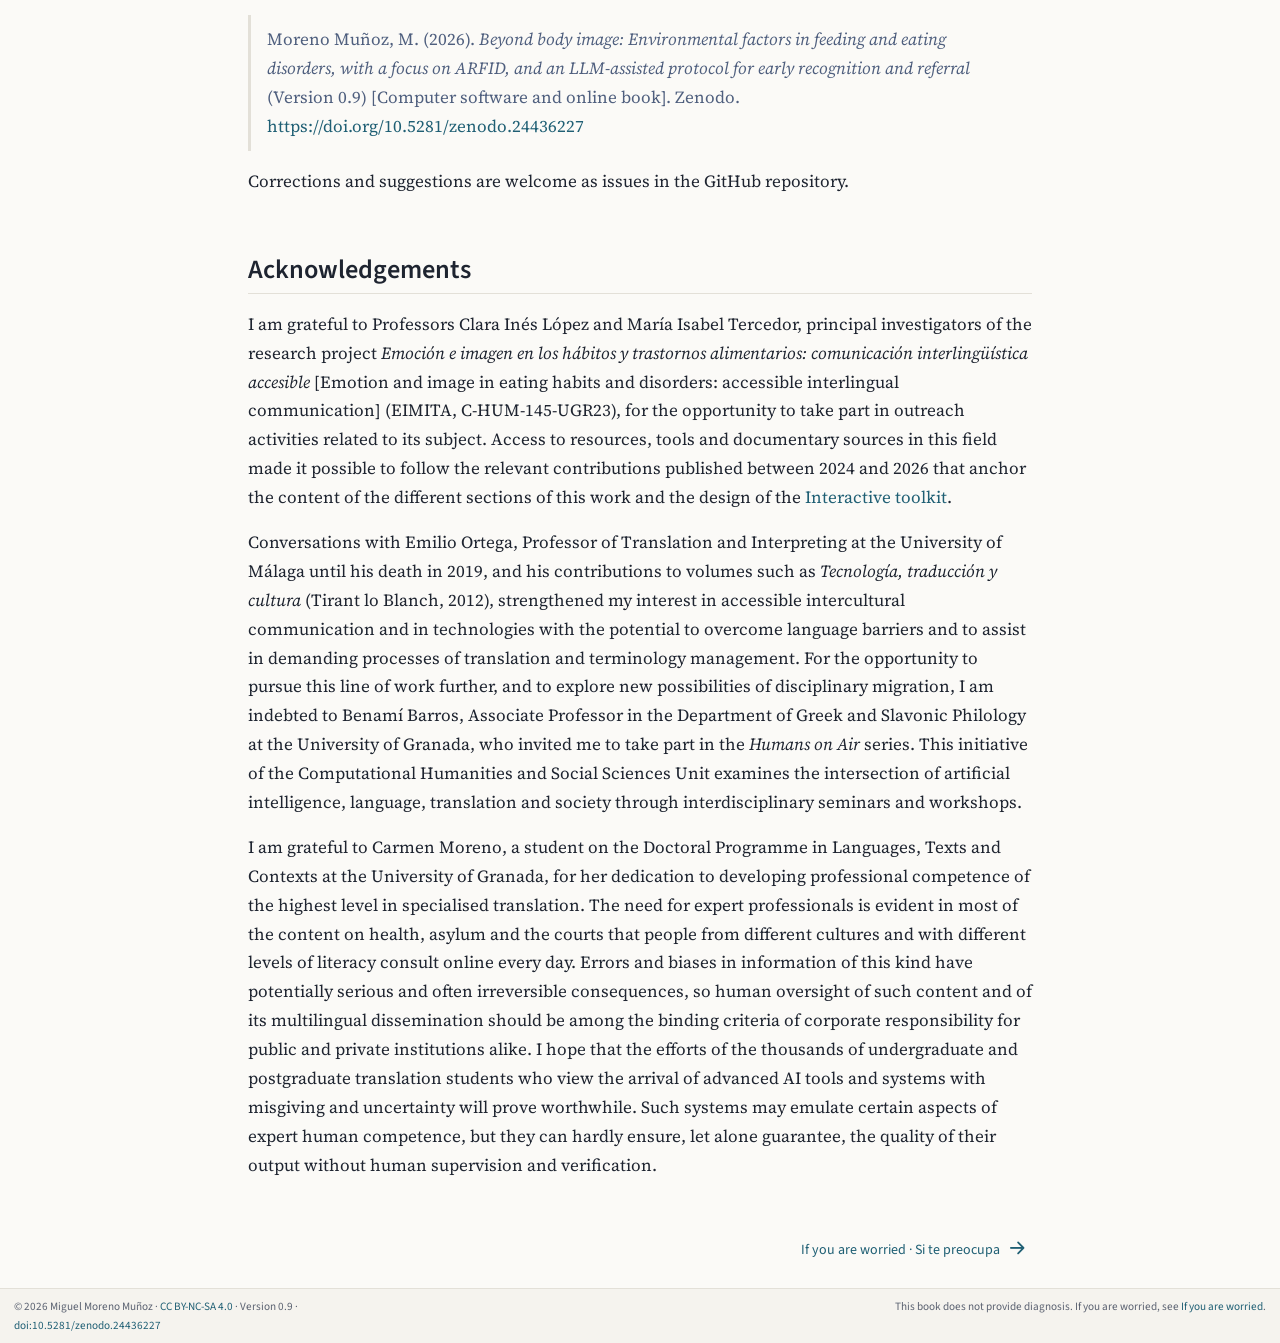
==== commit 0740b9b2: "Add files via upload" ====
--- a/index.html
+++ b/index.html
@@ -7,7 +7,7 @@
 <meta name="viewport" content="width=device-width, initial-scale=1.0, user-scalable=yes">
 
 <meta name="author" content="Miguel Moreno-Muñoz">
-<meta name="dcterms.date" content="2026-11-22">
+<meta name="dcterms.date" content="2026-11-24">
 
 <title>Beyond Body Image</title>
 <style>
@@ -316,7 +316,7 @@
         <li class="sidebar-item">
   <div class="sidebar-item-container"> 
   <a href="./epilogue.html" class="sidebar-item-text sidebar-link">
- <span class="menu-text">Epilogue: seeing what the frame leaves out</span></a>
+ <span class="menu-text">Epilogue</span></a>
   </div>
 </li>
         <li class="sidebar-item">
@@ -398,7 +398,7 @@
     <div>
     <div class="quarto-title-meta-heading">Published</div>
     <div class="quarto-title-meta-contents">
-      <p class="date">22 November 2026</p>
+      <p class="date">24 November 2026</p>
     </div>
   </div>
   
